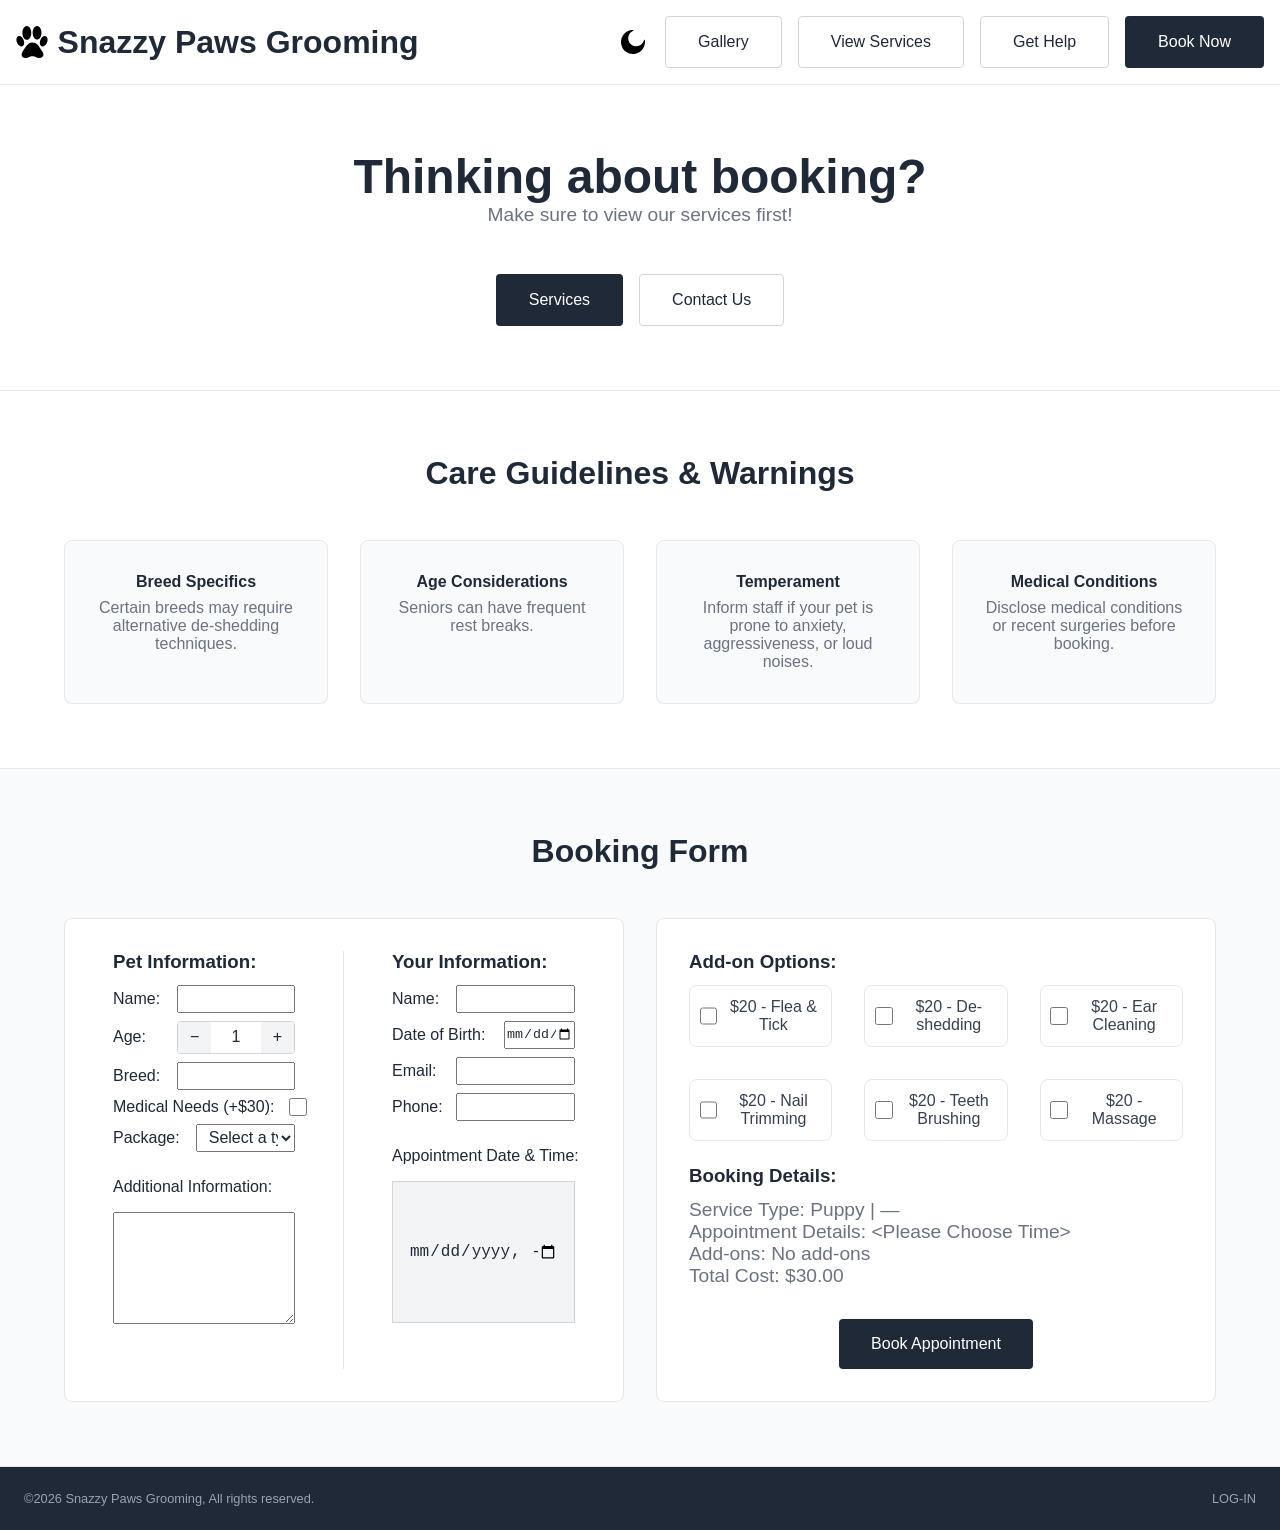
==== booking.html @ ee997c51 "Format html documents Consistent formatting should make it easier to work with." ====
<!DOCTYPE html>
<html lang="en">

<head>
    <meta charset="UTF-8">
    <meta name="viewport" content="width=device-width, initial-scale=1.0">
    <meta charset="UTF-8">

    <!-- Document Title + Icon -->
    <title>Document</title>
    <link rel="Icon" type="image/x-icon" href="/">

    <link rel="stylesheet" href="styles/main.css">
    <link rel="stylesheet" href="styles/booking.css">
</head>

<body>
    <!-- Navigation Bar -->
    <header>
        <!-- Icon + Title -->
        <h2 class="header-title">
            <a href="index.html" class="home-link">
                <img src="images/icons/paw.svg" alt="Snazzy Paws Logo" class="nav-icon">

                <span class="full-title">Snazzy Paws Grooming</span>
                <span class="short-title">Snazzy Paws</span>
            </a>
        </h2>

        <!-- Navigation Buttons -->
        <div class="button-group desktop-nav">
            <button id="theme-toggle" class="theme-toggle-btn">
                <img src="images/icons/moon.svg" alt="Toggle dark mode" class="theme-icon">
            </button>
            <a href="gallery.html" class="button">Gallery</a>
            <a href="services.html" class="button">View Services</a>
            <a href="contact.html" class="button">Get Help</a>
            <a href="booking.html" class="button dark">Book Now</a>
        </div>

        <!-- Mobile dropdown button -->
        <div class="mobile-nav">
            <button id="theme-toggle-mobile" class="theme-toggle-btn">
                <img src="images/icons/moon.svg" alt="Toggle dark mode" class="theme-icon">
            </button>

            <button id="mobile-menu-toggle">☰</button>
            <div id="mobile-menu" class="mobile-menu hidden">
                <a href="gallery.html" class="button">Gallery</a>
                <a href="services.html" class="button">View Services</a>
                <a href="contact.html" class="button">Get Help</a>
                <a href="booking.html" class="button dark">Book Now</a>
            </div>
        </div>
    </header>

    <!-- Core Page Content -->
    <main>
        <!-- Welcome Section (introduction and initial image) -->
        <section>
            <div class="section-inner center-hero">
                <h1 class="center-text">Thinking about booking?</h1>
                <p class="center-text header-margin">Make sure to view our services first!</P>

                <div class="button-group">
                    <a href="services.html" class="button dark">Services</a>
                    <a href="contact.html" class="button">Contact Us</a>
                </div>
            </div>
        </section>

        <!-- Care Guidelines & Warnings Section -->
        <section>
            <div class="section-inner">
                <h2 class="center-text header-margin">Care Guidelines & Warnings</h2>

                <!-- Grid of Cards-->
                <div class="card-grid">
                    <div class="service-card">
                        <h4 class="center-text">Breed Specifics</h4>
                        <p class="center-text">Certain breeds may require alternative de-shedding techniques.</p>
                    </div>

                    <div class="service-card">
                        <h4 class="center-text">Age Considerations</h4>
                        <p class="center-text">Seniors can have frequent rest breaks.</p>
                    </div>

                    <div class="service-card center-text">
                        <h4 class="center-text">Temperament</h4>
                        <p class="center-text">Inform staff if your pet is prone to anxiety,
                            aggressiveness, or loud noises.
                        </p>
                    </div>

                    <div class="service-card center-text">
                        <h4 class="center-text">Medical Conditions</h4>
                        <p class="center-text">Disclose medical conditions or recent surgeries before booking.</p>
                    </div>
                </div>
            </div>
        </section>

        <!-- Booking Form Section -->
        <section class="dark">
            <div class="section-inner">
                <h2 class="center-text header-margin">Booking Form</h2>

                <!-- Grid of Cards-->
                <form id="booking-form">
                    <div class="card-grid">
                        <div class="booking-card">
                            <div class="booking-group">
                                <h3 id="start" class="quarter-margin">Pet Information:</h3>

                                <div class="booking-field">
                                    <label for="dog-name">Name:</label>
                                    <input type="text" id="dog-name" name="dog-name" required minlength="2" />
                                </div>

                                <div class="booking-field">
                                    <label for="age">Age:</label>
                                    <div class="number-input">
                                        <button type="button" class="number-btn"
                                            onclick="this.parentNode.querySelector('input').stepDown(); updateSummary()">−</button>

                                        <input type="number" id="age" required min="1" max="40" value="1"
                                            onkeydown="return ['Backspace','Tab','ArrowLeft','ArrowRight'].includes(event.key) || /[0-9]/.test(event.key)" />

                                        <button type="button" class="number-btn"
                                            onclick="this.parentNode.querySelector('input').stepUp(); updateSummary()">+</button>
                                    </div>
                                </div>

                                <div class="booking-field">
                                    <label for="breed">Breed:</label>
                                    <input type="text" id="breed" name="breed" required minlength="2" />
                                </div>

                                <div class="booking-field">
                                    <label for="medical" class="label-wider">Medical Needs (+$30):</label>
                                    <input type="checkbox" id="medical" name="medical" />
                                </div>

                                <div class="booking-field">
                                    <label for="package-type" class="label-wide">Package:</label>
                                    <select id="package-type" name="package-type" required>
                                        <option value="" disabled selected>Select a type</option>
                                        <option value="haircut">Haircut - $25</option>
                                        <option value="spa">Spa - $30</option>
                                        <option value="brushing">Brushing - $20</option>
                                        <option value="full">Full - $50</option>
                                    </select>
                                </div>

                                <br>

                                <div class="booking-field stacked">
                                    <label for="extra">Additional Information:</label>
                                    <textarea id="extra" name="extra" maxlength="250"></textarea>
                                </div>
                            </div>

                            <div class="booking-group">
                                <h3 class="quarter-margin">Your Information:</h3>

                                <div class="booking-field">
                                    <label for="client-name">Name:</label>
                                    <input type="text" id="client-name" name="client-name" required minlength="2" />
                                </div>

                                <div class="booking-field">
                                    <label for="dob" class="label-wide">Date of Birth:</label>
                                    <input type="date" id="dob" required />
                                </div>

                                <div class="booking-field">
                                    <label for="email">Email:</label>
                                    <input type="text" id="email" name="email" required minlength="4" />
                                </div>

                                <div class="booking-field">
                                    <label for="phone">Phone:</label>
                                    <input type="text" id="phone" name="phone" required minlength="7"
                                        onkeydown="return ['Backspace','Tab','ArrowLeft','ArrowRight','+','Space'].includes(event.key) || /[0-9]/.test(event.key)" />
                                </div>

                                <br>

                                <div class="booking-field stacked">
                                    <label for="datetime">Appointment Date & Time:</label>
                                    <input type="datetime-local" id="datetime" class="appointment-date-input"
                                        required />
                                </div>
                            </div>
                        </div>

                        <div class="booking-card vertical">
                            <h3 id="addons" class="quarter-margin">Add-on Options:</h3>

                            <!-- Grid of Cards-->
                            <div class="card-grid minimal-grid half-margin">
                                <div class="service-card minimal addon-card"
                                    onclick="this.querySelector('.addon-checkbox').click()">
                                    <input type="checkbox" id="addon-flea" class="addon-checkbox"
                                        onclick="event.stopPropagation()" />
                                    <p>$20 - Flea & Tick</p>
                                </div>
                                <div class="service-card minimal addon-card"
                                    onclick="this.querySelector('.addon-checkbox').click()">
                                    <input type="checkbox" id="addon-deshed" class="addon-checkbox"
                                        onclick="event.stopPropagation()" />
                                    <p>$20 - De-shedding</p>
                                </div>
                                <div class="service-card minimal addon-card"
                                    onclick="this.querySelector('.addon-checkbox').click()">
                                    <input type="checkbox" id="addon-ear" class="addon-checkbox"
                                        onclick="event.stopPropagation()" />
                                    <p>$20 - Ear Cleaning</p>
                                </div>
                                <div class="service-card minimal addon-card"
                                    onclick="this.querySelector('.addon-checkbox').click()">
                                    <input type="checkbox" id="addon-nail" class="addon-checkbox"
                                        onclick="event.stopPropagation()" />
                                    <p>$20 - Nail Trimming</p>
                                </div>
                                <div class="service-card minimal addon-card"
                                    onclick="this.querySelector('.addon-checkbox').click()">
                                    <input type="checkbox" id="addon-teeth" class="addon-checkbox"
                                        onclick="event.stopPropagation()" />
                                    <p>$20 - Teeth Brushing</p>
                                </div>
                                <div class="service-card minimal addon-card"
                                    onclick="this.querySelector('.addon-checkbox').click()">
                                    <input type="checkbox" id="addon-massage" class="addon-checkbox"
                                        onclick="event.stopPropagation()" />
                                    <p>$20 - Massage</p>
                                </div>
                            </div>

                            <h3 class="quarter-margin">Booking Details:</h3>

                            <p class="quarter-margin mobile-margin">Service Type: <span id="summary-service">—</span>
                            </p>
                            <p class="quarter-margin mobile-margin">Appointment Details: <span
                                    id="summary-appointment">—</span></p>
                            <p class="quarter-margin mobile-margin">Add-ons: <span id="summary-addons">No add-ons</span>
                            </p>
                            <p class="half-margin">Total Cost: <span id="summary-cost">$0</span></p>

                            <button type="submit" class="button dark submit-btn">Book Appointment</button>
                        </div>
                    </div>
                </form>
            </div>
        </section>
    </main>

    <!-- Footer Bar -->
    <footer>
        <p>©2026 Snazzy Paws Grooming, All rights reserved.</p>
        <p>LOG-IN</p>
    </footer>


    <!-- Link JS -->
    <script src="js/main.js"></script>
    <script src="js/booking.js"></script>
</body>

</html>
---- styles/main.css ----
/* ---------------------- */
/*  ANCHOR - Variables    */
/* ---------------------- */
:root
{
    /* Backgrounds */
    --bg-primary:         #ffffff;
    --bg-secondary:       #f9fafb;
    --bg-dark:            #1f2937;
    --bg-gap:             #000000;
    --bg-input:           #f3f4f6;
    --bg-button-light:    #ffffff;
    --bg-button-hover:    #f7f4f4;
    --bg-icon-holder:     #f0f2f3;

    /* Placeholder (images not yet loaded) */
    --placeholder-bg:     #cccccc;
    --placeholder-border: #999999;

    /* Text */
    --text-primary:   #1f2937;
    --text-secondary: #6b7280;
    --text-muted:     #9ca3af;
    --text-credit:    #666666;
    --text-dark-bg:   #ffffff;
    --map-visited: #6b5ea8;

    /* Borders */
    --border:       #e5e7eb;
    --border-light: #d1d5db;

    /* Accent */
    --accent:       #374151;

    /* Status - Open */
    --status-open-bg:   #f0fdf4;
    --status-open-text: #15803d;

    /* Status - Closed */
    --status-closed-bg:   #fdf0f0;
    --status-closed-text: #961919;

    --icon-filter: none;
}

[data-theme="dark"]
{
    /* Backgrounds */
    --bg-primary:         #1e1f35;
    --bg-secondary:       #191a2e;
    --bg-dark:            #19192c;
    --bg-gap:             #0a0a14;
    --bg-input:           #252540;
    --bg-button-light:    #252540;
    --bg-button-hover:    #2e2f50;
    --bg-icon-holder:     #252540;

    /* Placeholder */
    --placeholder-bg:     #252540;
    --placeholder-border: #3a3c6e;

    /* Text */
    --text-primary:   #f0f0f5;
    --text-secondary: #b0b0c8;
    --text-muted:     #707088;
    --text-credit:    #707088;
    --text-dark-bg:   #f0f0f5;
    --link-visited: #9d8ec4;

    /* Borders */
    --border:       #2a2b45;
    --border-light: #3a3c6e;

    /* Accent */
    --accent: #d8d8f0;

    --icon-filter: invert(1) opacity(0.85);
}

[data-theme="dark"] .booking-field input,
[data-theme="dark"] .booking-field select,
[data-theme="dark"] .booking-field textarea
{
    background-color: var(--bg-input);
    border: 1px solid var(--border-light);
}

[data-theme="dark"] .appointment-date-input
{
    background-color: var(--bg-input);
}

[data-theme="dark"] a.button.dark
{
    border: 1px solid var(--border-light);
}

/* ---------------------- */
/*  ANCHOR - Reset        */
/* ---------------------- */
*
{
    box-sizing: border-box;
    margin: 0;
    padding: 0;
}

html, body
{
    height: 100%;
    font-family: Arial, sans-serif;
}

body
{
    display: flex;
    flex-direction: column;
    min-height: 100vh;
}


/* ---------------------- */
/*  ANCHOR - Text         */
/* ---------------------- */
h1
{
    font-size: 3rem;
    color: var(--text-primary);
}

h2
{
    font-size: 2rem;
    color: var(--text-primary);
}

h3, h4
{
    color: var(--text-primary);
}

p
{
    font-size: 1.2rem;
    color: var(--text-secondary);
}

.map-link
{
    text-decoration: none;
}

.map-link:visited
{
    color: var(--map-visited);
}


/* ---------------------- */
/*  ANCHOR - Header       */
/* ---------------------- */
header, footer
{
    padding: 1rem;
    flex-shrink: 0;

    display: flex;
    justify-content: space-between;
    align-items: center;
}

header
{
    background-color: var(--bg-primary);
    border-bottom: 1px solid var(--border);
}

footer
{
    padding: 1.5rem;
    background-color: var(--bg-dark);
}

footer p
{
    color: var(--text-muted);
    font-size: 0.8rem;
}

.home-link
{
    display: flex;
    align-items: center;
    gap: 0.6rem;

    text-decoration: none;
    color: inherit;
}

.short-title
{
    display: none;
}


/* ---------------------- */
/*  ANCHOR - Navigation   */
/* ---------------------- */
.desktop-nav
{
    display: flex;
    gap: 1rem;
}

.mobile-nav
{
    display: none;
    gap: 0.5rem;
    align-items: center;
}


/* ---------------------- */
/*  ANCHOR - Main         */
/* ---------------------- */
main
{
    flex: 1;
    display: flex;
    flex-direction: column;
    background-color: var(--bg-gap);
}

section
{
    padding: 4rem;
    background-color: var(--bg-primary);
    border-bottom: 1px solid var(--border);
}

section.dark
{
    background-color: var(--bg-secondary);
}

.section-inner
{
    max-width: 1500px;
    margin: 0 auto;
    width: 100%;
}

.center-hero
{
    display: flex;
    flex-direction: column;
    align-items: center;
    justify-content: center;
}

.center-hero h1
{
    margin-bottom: 0;
}

.center-hero .button-group
{
    justify-content: center;
    margin-top: 0;
}


/* ---------------------- */
/*  ANCHOR - Buttons      */
/* ---------------------- */
.theme-toggle-btn
{
    background: none;
    border: none;
    cursor: pointer;
    padding: 0.25rem;
    display: flex;
    align-items: center;
    justify-content: center;
}

.theme-icon
{
    width: 1.5rem;
    height: 1.5rem;
    filter: var(--icon-filter);
}

.submit-btn
{
    align-self: center;
    margin-top: 0.5rem;

    padding: 1rem 2rem;
    border-radius: 4px;
    cursor: pointer;
    font-size: 1rem;
    white-space: nowrap;

    background-color: var(--bg-dark);
    color: var(--text-dark-bg);
    border: none;
    text-decoration: none;
}

.button-group
{
    display: flex;
    gap: 1rem;
    margin-top: 1rem;
}

header .button-group
{
    margin-top: 0;
}

a.button
{
    padding: 1rem 2rem;
    border-radius: 4px;
    cursor: pointer;
    font-size: 1rem;
    white-space: nowrap;

    background-color: var(--bg-button-light);
    color: var(--text-primary);
    border: 1px solid var(--border-light);

    text-decoration: none;
}

a.button.dark
{
    background-color: var(--bg-dark);
    color: var(--text-dark-bg);
    border: none;
}

a.button:hover
{
    background-color: var(--bg-button-hover);
    opacity: 0.9;
}

a.button.dark
{
    background-color: var(--bg-dark);
    color: var(--text-dark-bg);
    border: 1px solid transparent;
}


/* ---------------------- */
/*  ANCHOR - Layout       */
/* ---------------------- */
.split
{
    display: flex;
    gap: 1rem;
    flex-wrap: wrap;
}

.split > .card
{
    flex: 1 1 400px;
    max-width: 100%;
}

.split .image-card .placeholder-image
{
    width: 100%;
    height: auto;
}

.card-grid
{
    display: grid;
    grid-template-columns: repeat(auto-fit, minmax(250px, 1fr));
    gap: 2rem;
}

.card-grid.minimal-grid
{
    grid-template-columns: repeat(3, 1fr);
    gap: 2rem;
}

.center-text
{
    text-align: center;
}

.header-margin
{
    margin-bottom: 3rem;
}

.half-margin
{
    margin-bottom: 1.5rem;
}

.quarter-margin
{
    margin-bottom: 0.75rem;
}

.bullet-item
{
    display: flex;
    align-items: center;
    justify-content: center;
    gap: 0.5rem;
}

.card-bullet
{
    width: 0.7rem;
    height: 0.7rem;
    border-radius: 50%;
    background-color: var(--accent);
    flex-shrink: 0;
}


/* ---------------------- */
/*  ANCHOR - Cards        */
/* ---------------------- */
.card
{
    flex: 1;
    max-width: 50%;
    padding: 2rem;
    display: flex;
    flex-direction: column;
    gap: 1rem;
}

.card p
{
    max-width: 500px;
}

.card.image-card
{
    display: flex;
    flex-direction: column;
    align-items: flex-start;
    gap: 0.5rem;
}

.service-card
{
    background-color: var(--bg-secondary);
    border: 1px solid var(--border);
    padding: 2rem;
    border-radius: 8px;
    display: flex;
    flex-direction: column;
}

.service-card.clickable
{
    position: relative;
    cursor: pointer;
}

section.dark .service-card
{
    background-color: var(--bg-primary);
}

.service-card h4
{
    margin: 0 0 0.5rem 0;
    font-weight: 600;
}

.service-card p
{
    font-size: 1rem;
}

.service-card ul
{
    list-style-position: outside;
    padding-left: 1rem;
    color: var(--text-secondary);
}

.service-card li
{
    margin-bottom: 0.3rem;
}

.service-card li::marker
{
    color: var(--text-secondary);
    font-size: 0.7em;
}

.service-card .placeholder-image
{
    width: 100%;
    margin-bottom: 0.5rem;
}

.addon-card
{
    padding: 0.75rem 0.6rem;
    cursor: pointer;
    flex-direction: row;
    align-items: center;
    gap: 0.5rem;
}

.addon-checkbox
{
    width: 1.1rem;
    height: 1.1rem;
    flex-shrink: 0;
    cursor: pointer;
    accent-color: var(--bg-dark);
}

.addon-card label
{
    cursor: pointer;
    font-size: 1rem;
    color: var(--accent);
}

.card-grid .service-card.minimal
{
    grid-column: span 1;
    width: auto;
    text-align: center;
}

.card-grid .service-card.minimal p
{
    color: var(--accent);
}

.card-click-hint
{
    display: none;
}

.service-card.clickable .card-click-hint
{
    display: block;
    position: absolute;
    top: 0;
    right: 0.75rem;
    font-size: 1.5rem;
    color: var(--text-muted);
}

.click-hint
{
    font-size: 0.85rem;
    color: var(--text-muted);
    margin-top: 0.5rem;
}


/* ---------------------- */
/*  ANCHOR - Images       */
/* ---------------------- */
.nav-icon
{
    width: 2rem;
    height: 2rem;
    display: block;
    filter: var(--icon-filter);
}

.placeholder-image
{
    width: 80%;
    max-width: 1920px;
    aspect-ratio: 16 / 9;
    background-color: var(--placeholder-bg);
    border: 1px dashed var(--placeholder-border);
}

img.placeholder-image
{
    width: 100%;
    max-width: 1920px;
    aspect-ratio: unset;
    border: none;
    height: auto;
    display: block;
}

.image-credit
{
    font-size: 0.8rem;
    color: var(--text-credit);
    margin-top: 0;
}

.icon-circle
{
    width: 5rem;
    height: 5rem;
    margin: 0 auto 1rem auto;

    border: 1px solid var(--placeholder-bg);
    border-radius: 50%;

    display: flex;
    align-items: center;
    justify-content: center;

    overflow: hidden;
}

.icon-circle img
{
    width: 60%;
    height: 60%;
    object-fit: contain;
    transform: translateY(0.1rem);
}


/* ---------------------- */
/*  ANCHOR - Status       */
/* ---------------------- */
.status-container
{
    display: flex;
    align-items: center;
    gap: 0.75rem;
    margin-bottom: 1rem;
}

.status-bullet
{
    width: 0.7rem;
    height: 0.7rem;
    border-radius: 50%;
    background-color: var(--status-open-text);
}

.status-card
{
    width: fit-content;
    border-radius: 12px;
    font-size: 0.9rem;
    font-weight: 600;
    padding: 0.5rem;
}

.status-card.open
{
    background-color: var(--status-open-bg);
    color: var(--status-open-text);
}

.status-card.closed
{
    background-color: var(--status-closed-bg);
    color: var(--status-closed-text);
}


/* ---------------------- */
/*  ANCHOR - Hours        */
/* ---------------------- */
.hours-list
{
    display: flex;
    flex-direction: column;
    gap: 0.5rem;
}

.hours-row
{
    display: flex;
    justify-content: space-between;
    align-items: center;
    padding: 0.5rem 0;
    border-bottom: 1px solid var(--border-light);
    font-size: 1rem;
    color: var(--text-primary);
}

.hours-row:last-child
{
    border-bottom: none;
}

.hours-row .day,
.hours-row .time
{
    flex-shrink: 0;
}


/* ---------------------- */
/*  ANCHOR - Contact      */
/* ---------------------- */
.contact-card
{
    display: flex;
    align-items: center;
    gap: 0.75rem;
    padding: 0.75rem 0;
    border-bottom: 1px solid var(--border);
}

.contact-card:last-of-type
{
    border-bottom: none;
    margin-bottom: 1rem;
}

.contact-card-icon-holder
{
    display: flex;
    align-items: center;
    justify-content: center;

    width: 2.5rem;
    height: 2.5rem;

    background-color: var(--bg-icon-holder);
    border-radius: 8px;
}

.contact-card-icon
{
    width: 1.25rem;
    height: 1.25rem;
    flex-shrink: 0;
    margin-top: 0.1rem;
    filter: var(--icon-filter);
}

.contact-card-text
{
    display: flex;
    flex-direction: column;
    gap: 0.2rem;
}

.contact-card-title
{
    font-weight: 600;
    font-size: 1rem;
    color: var(--text-primary);
}

.contact-card-detail
{
    font-size: 0.95rem;
    color: var(--text-secondary);
}


/* ---------------------- */
/*  ANCHOR - External Link*/
/* ---------------------- */
.external-link-icon
{
    display: inline-block;
    width: 0.85em;
    height: 0.85em;
    margin-left: 0.3em;
    vertical-align: middle;
    position: relative;
    top: -0.05em;

    text-decoration: none;
}


/* ---------------------- */
/*  ANCHOR - Embedded Map */
/* ---------------------- */
.embedded-map
{
    width: 100%;
    height: 30rem;
    border-radius: 8px;
    border: 1px solid var(--border);
    overflow: hidden;
    margin-top: 1rem;
    background-color: var(--border);
}

.embedded-map iframe
{
    width: 100%;
    height: 100%;
    border: none;
    display: block;
}


/* ---------------------- */
/*  ANCHOR - Booking      */
/* ---------------------- */
.booking-card
{
    background-color: var(--bg-primary);
    border: 1px solid var(--border);
    padding: 2rem 0 2rem 0;
    border-radius: 8px;
    display: flex;
    flex-direction: row;
}

.booking-card.vertical
{
    flex-direction: column;
    padding: 2rem;
}

.booking-group
{
    width: 50%;
    border-right: 1px solid var(--border);

    padding-left: 3rem;
    padding-right: 3rem;
}

.booking-group:last-child
{
    border: none;
}

.booking-field
{
    display: flex;
    align-items: center;

    gap: 1rem;
    margin-bottom: 0.5rem;
}

.booking-field label
{
    white-space: nowrap;
    width: 3rem;
    color: var(--text-primary);
}

.booking-field input,
.booking-field select,
.booking-field textarea
{
    color: var(--text-primary);
}

.booking-field input
{
    flex: 1;
    height: 1.75rem;
    width: 100%;
    min-width: 0;
}

.booking-field select
{
    height: 1.75rem;
    width: 100%;

    padding-left: 0.5rem;
    font-size: 1rem;
}

.booking-field.stacked
{
    flex-direction: column;
    align-items: flex-start;
}

.booking-field.stacked label
{
    width: auto;
    max-width: 100%;
}

.booking-field.stacked input
{
    width: 100%;
    height: 10rem;
}

.booking-field.stacked textarea
{
    width: 100%;
    height: 7rem;
    resize: vertical;
}

.booking-field label.label-wide
{
    width: 6rem;
}

.booking-field label.label-wider
{
    width: 10rem;
}

.booking-field input[type="checkbox"]
{
    flex: none;
    width: 1.1rem;
    height: 1.1rem;
    accent-color: var(--bg-dark);
    cursor: pointer;
}

.number-input
{
    display: flex;
    align-items: center;
    border: 1px solid var(--border-light);
    border-radius: 4px;
    overflow: hidden;
    flex: 1;
    min-width: 0;
}

.number-input input
{
    flex: 1;
    min-width: 0;
    text-align: center;
    border: none;
    outline: none;
    font-size: 1rem;
    padding: 0.4rem 0;
    -moz-appearance: textfield;
    width: 0;
}

.number-input input::-webkit-outer-spin-button,
.number-input input::-webkit-inner-spin-button
{
    -webkit-appearance: none;
}

.number-btn
{
    padding: 0.4rem 0.75rem;
    background: var(--bg-input);
    border: none;
    border-radius: 0;
    cursor: pointer;
    font-size: 1rem;
    color: var(--text-primary);
}

.number-btn:hover
{
    background: var(--border);
}

.appointment-date-input
{
    min-height: 8.9rem;
    min-width: 100%;
    max-width: 100%;

    padding: 0 1rem;
    border: 1px solid var(--border-light);
    border-radius: 0px;
    font-size: 1rem;
    color: var(--text-primary);
    background-color: var(--bg-input);
}


/* ---------------------- */
/*  ANCHOR - Scroll Top   */
/* ---------------------- */
.scroll-top-wrapper
{
    position: sticky;
    bottom: 0;
    height: 0;
    display: flex;
    align-items: flex-end;
    pointer-events: none;
}

.scroll-top-btn
{
    display: none;
    pointer-events: all;

    margin-right: 2rem;
    margin-left: auto;
    margin-bottom: 2rem;

    width: 3rem;
    height: 3rem;
    border-radius: 50%;
    border: none;

    background-color: var(--bg-dark);
    color: var(--text-dark-bg);
    font-size: 1.2rem;
    cursor: pointer;

    box-shadow: 0 2px 8px rgba(0,0,0,0.2);
}


/* ---------------------- */
/*  ANCHOR - Mobile       */
/* ---------------------- */
@media (max-width: 768px)
{
    .scroll-top-btn.visible
    {
        display: flex;
        align-items: center;
        justify-content: center;
    }

    .header-title
    {
        font-size: 1.5rem;
    }

    .full-title
    {
        display: none;
    }

    .short-title
    {
        display: inline;
        font-weight: bold;
    }

    .desktop-nav
    {
        display: none !important;
    }

    .mobile-nav
    {
        display: flex;
    }

    .mobile-menu
    {
        position: absolute;
        top: 4rem;
        right: 0;
        background: var(--bg-primary);
        border: 1px solid var(--border-light);
        border-radius: 8px;
        flex-direction: column;
        display: flex;
        min-width: 150px;
        z-index: 100;
        overflow: hidden;
    }

    .mobile-menu.hidden
    {
        display: none;
    }

    .mobile-menu a
    {
        height: fit-content;
        border: none;
        border-radius: 0;
        border-bottom: 1px solid var(--border-light);
        font-size: 1rem;
    }

    .mobile-menu a:last-child
    {
        border-bottom: none;
    }

    #mobile-menu-toggle
    {
        background: none;
        border: none;
        font-size: 1.5rem;
        cursor: pointer;
        color: var(--text-primary);
    }

    h1, h2, h3, p, .image-credit
    {
        text-align: center;
    }

    h1
    {
        font-size: 2rem;
    }

    .center-text-mobile
    {
        text-align: center;
    }

    footer
    {
        flex-direction: column;
        gap: 0.5rem;
    }

    section
    {
        padding: 2rem;
    }

    .split > .card
    {
        padding: 0.5rem;
    }

    .status-container
    {
        align-self: center;
    }

    .button-group
    {
        flex-wrap: wrap;
        justify-content: center;
    }

    .card-grid.minimal-grid
    {
        grid-template-columns: 1fr;
    }

    .booking-card
    {
        flex-direction: column;
    }

    .booking-group
    {
        width: 100%;
        border-right: none;
        border-bottom: 1px solid var(--border);
        padding: 1.5rem;
    }

    .booking-group:first-child
    {
        padding-top: 0;
    }

    .booking-group:last-child
    {
        border-bottom: none;
        padding-bottom: 0;
    }

    .appointment-date-input
    {
        min-height: 6.9rem;
    }
}


/* ---------------------- */
/*  ANCHOR - Desktop      */
/* ---------------------- */
@media (min-width: 769px)
{
    .mobile-margin
    {
        margin-bottom: 0 !important;
    }
}
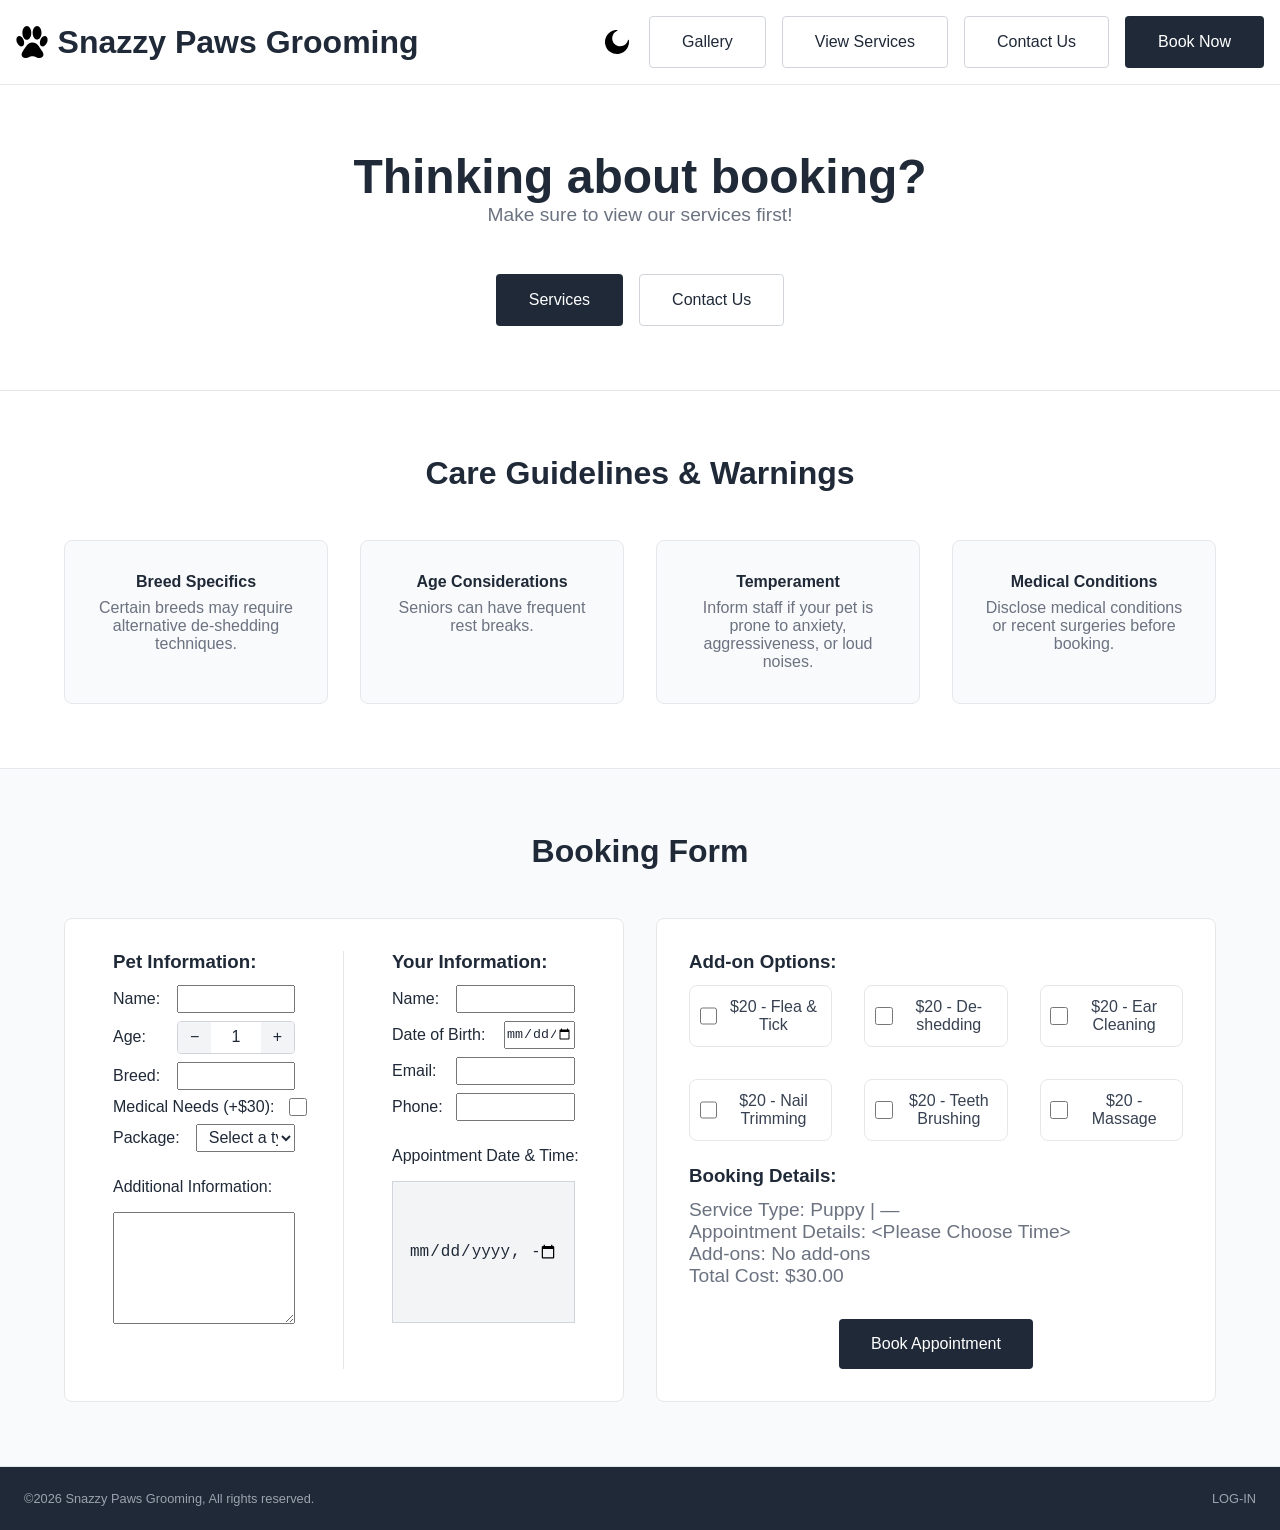
==== commit 89dc81dc: "Changed contact button name It was "Get Help". This was functional but ambiguous (i.e. technical hel" ====
--- a/booking.html
+++ b/booking.html
@@ -7,7 +7,7 @@
     <meta charset="UTF-8">
 
     <!-- Document Title + Icon -->
-    <title>Document</title>
+    <title>Booking</title>
     <link rel="Icon" type="image/x-icon" href="/">
 
     <link rel="stylesheet" href="styles/main.css">
@@ -34,7 +34,7 @@
             </button>
             <a href="gallery.html" class="button">Gallery</a>
             <a href="services.html" class="button">View Services</a>
-            <a href="contact.html" class="button">Get Help</a>
+            <a href="contact.html" class="button">Contact Us</a>
             <a href="booking.html" class="button dark">Book Now</a>
         </div>
 
@@ -48,7 +48,7 @@
             <div id="mobile-menu" class="mobile-menu hidden">
                 <a href="gallery.html" class="button">Gallery</a>
                 <a href="services.html" class="button">View Services</a>
-                <a href="contact.html" class="button">Get Help</a>
+                <a href="contact.html" class="button">Contact Us</a>
                 <a href="booking.html" class="button dark">Book Now</a>
             </div>
         </div>
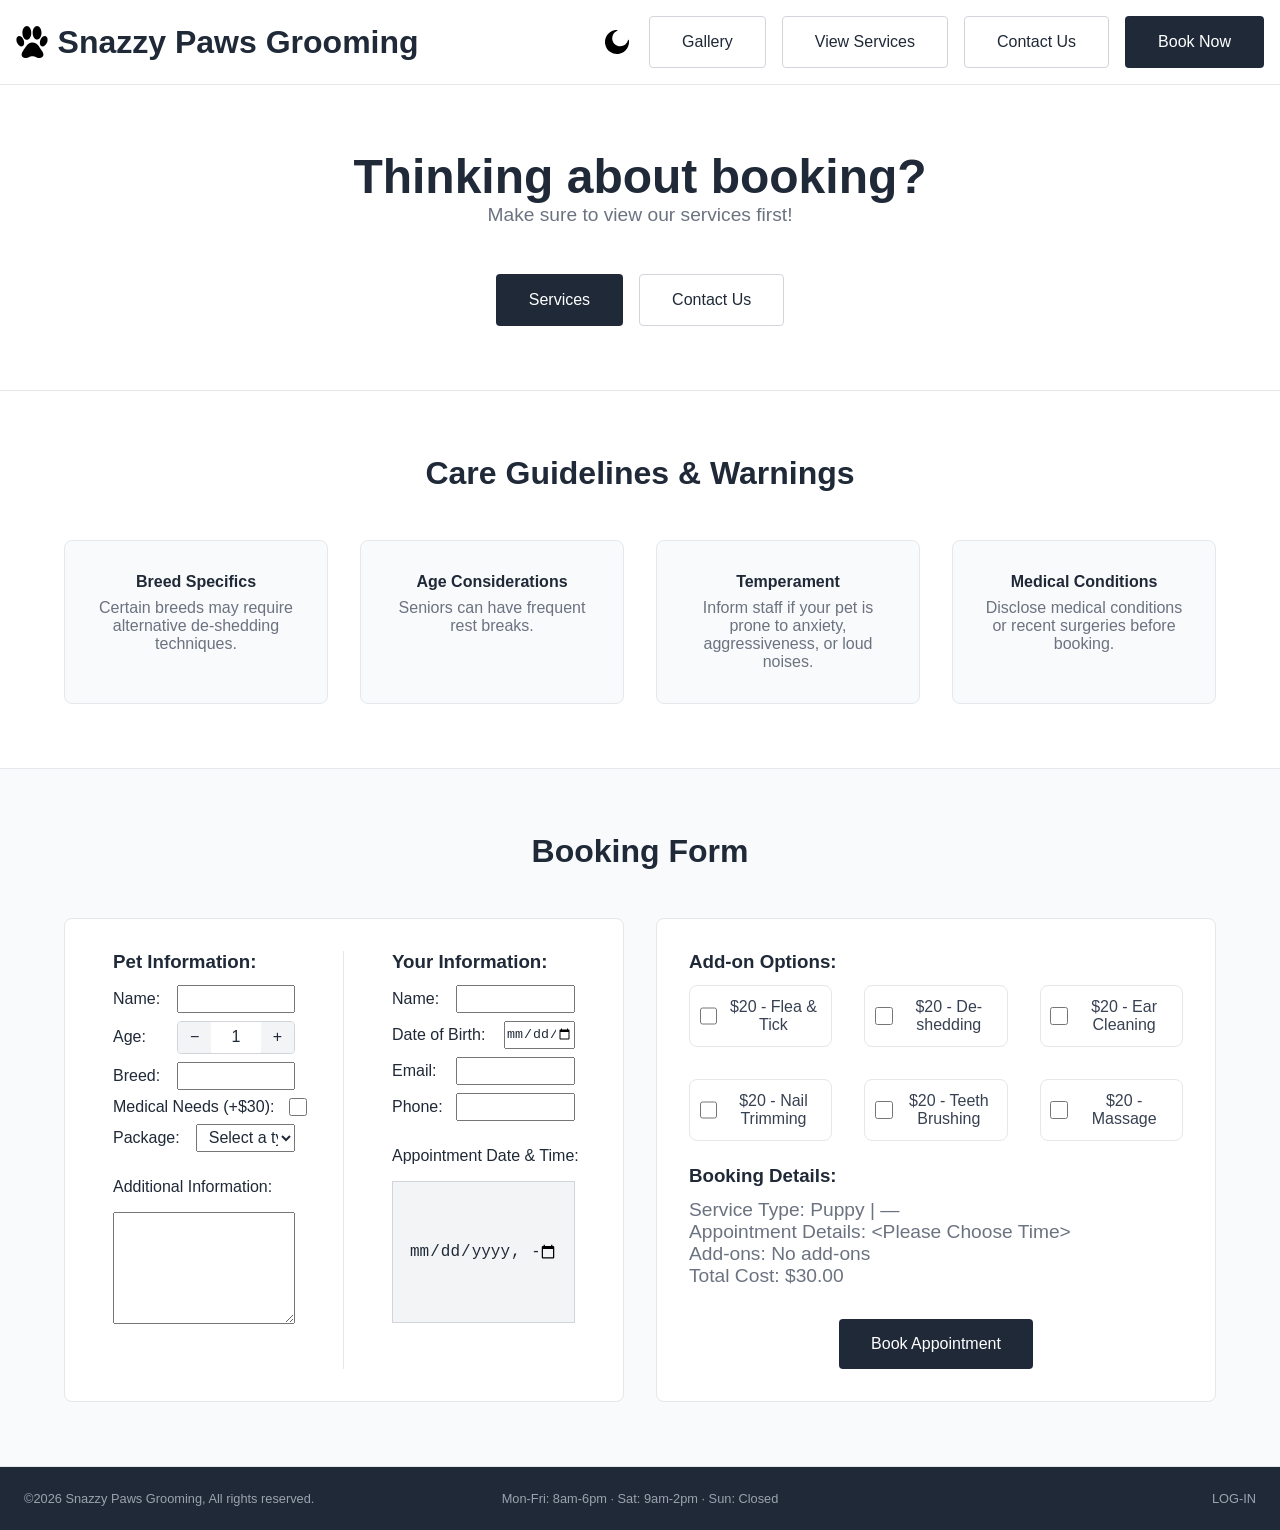
==== commit 4320cdce: "Copy footer salon hours to all pages" ====
--- a/booking.html
+++ b/booking.html
@@ -8,7 +8,7 @@
 
     <!-- Document Title + Icon -->
     <title>Booking</title>
-    <link rel="Icon" type="image/x-icon" href="/">
+    <link rel="Icon" type="image/x-icon" href="images/icons/young_dog.svg">
 
     <link rel="stylesheet" href="styles/main.css">
     <link rel="stylesheet" href="styles/booking.css">
@@ -259,6 +259,7 @@
     <!-- Footer Bar -->
     <footer>
         <p>©2026 Snazzy Paws Grooming, All rights reserved.</p>
+        <p>Mon-Fri: 8am-6pm · Sat: 9am-2pm · Sun: Closed</p>
         <p>LOG-IN</p>
     </footer>
 
--- a/styles/main.css
+++ b/styles/main.css
@@ -177,6 +177,7 @@
 
 footer
 {
+    position: relative;
     padding: 1.5rem;
     background-color: var(--bg-dark);
 }
@@ -1019,6 +1020,48 @@
     cursor: pointer;
 
     box-shadow: 0 2px 8px rgba(0,0,0,0.2);
+}
+
+
+/* ---------------------- */
+/*  ANCHOR - Table        */
+/* ---------------------- */
+.pricing-table
+{
+    width: 100%;
+    border-collapse: collapse;
+    font-size: 1rem;
+    color: var(--text-primary);
+}
+
+.pricing-table th,
+.pricing-table td
+{
+    padding: 0.75rem 1rem;
+    text-align: left;
+    border: 1px solid var(--border);
+}
+
+.pricing-table thead tr
+{
+    background-color: var(--bg-dark);
+    color: var(--text-dark-bg);
+}
+
+.pricing-table thead th
+{
+    color: var(--text-dark-bg);
+    font-weight: 600;
+}
+
+.pricing-table tbody tr:nth-child(even)
+{
+    background-color: var(--bg-secondary);
+}
+
+.pricing-table tbody tr:hover
+{
+    background-color: var(--bg-button-hover);
 }
 
 
@@ -1178,6 +1221,54 @@
     {
         min-height: 6.9rem;
     }
+
+        .pricing-table thead
+    {
+        display: none;
+    }
+
+    .pricing-table tr
+    {
+        display: block;
+        margin-bottom: 1rem;
+        border: 1px solid var(--border);
+        border-radius: 8px;
+        overflow: hidden;
+    }
+
+    .pricing-table td
+    {
+        display: flex;
+        justify-content: space-between;
+        border: none;
+        border-bottom: 1px solid var(--border);
+        font-size: 0.95rem;
+    }
+
+    .pricing-table td:last-child
+    {
+        border-bottom: none;
+    }
+
+    .pricing-table td[rowspan]
+    {
+        display: none;
+    }
+
+    .pricing-table td:first-child,
+    .pricing-table tr.rowspan-row td:first-child,
+    .pricing-table td.row-title
+    {
+        background-color: var(--bg-dark);
+        color: var(--text-dark-bg);
+        font-weight: 600;
+    }
+
+    [data-theme="dark"] .pricing-table tr:nth-child(even) td:first-child,
+    [data-theme="dark"] .pricing-table td.row-title
+    {
+        background-color: var(--bg-gap);
+    }
 }
 
 
@@ -1190,4 +1281,11 @@
     {
         margin-bottom: 0 !important;
     }
+
+    footer p:nth-child(2)
+    {
+        position: absolute;
+        left: 50%;
+        transform: translateX(-50%);
+    }
 }
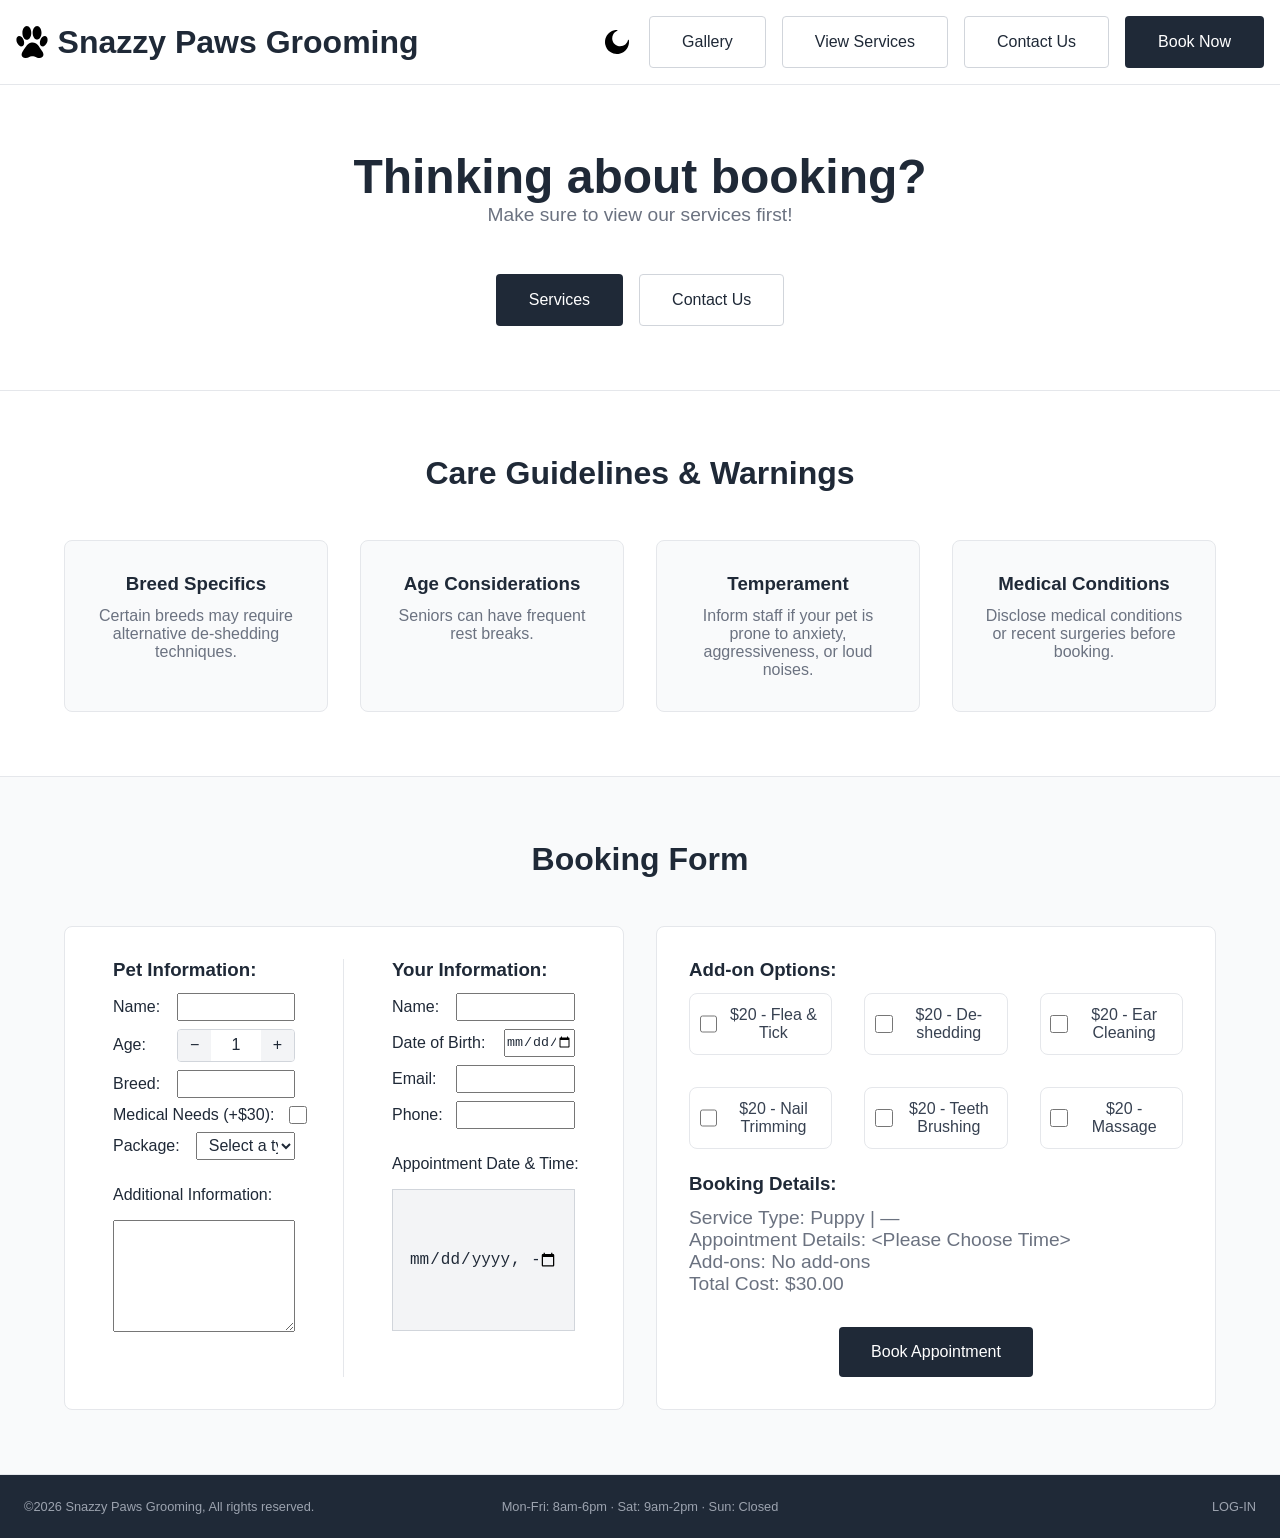
==== commit 214543ad: "Adjust and clean booking page" ====
--- a/booking.html
+++ b/booking.html
@@ -4,14 +4,12 @@
 <head>
     <meta charset="UTF-8">
     <meta name="viewport" content="width=device-width, initial-scale=1.0">
-    <meta charset="UTF-8">
 
     <!-- Document Title + Icon -->
     <title>Booking</title>
     <link rel="Icon" type="image/x-icon" href="images/icons/young_dog.svg">
 
     <link rel="stylesheet" href="styles/main.css">
-    <link rel="stylesheet" href="styles/booking.css">
 </head>
 
 <body>
@@ -77,24 +75,24 @@
                 <!-- Grid of Cards-->
                 <div class="card-grid">
                     <div class="service-card">
-                        <h4 class="center-text">Breed Specifics</h4>
+                        <h3 class="center-text quarter-margin">Breed Specifics</h3>
                         <p class="center-text">Certain breeds may require alternative de-shedding techniques.</p>
                     </div>
 
                     <div class="service-card">
-                        <h4 class="center-text">Age Considerations</h4>
+                        <h3 class="center-text quarter-margin">Age Considerations</h3>
                         <p class="center-text">Seniors can have frequent rest breaks.</p>
                     </div>
 
                     <div class="service-card center-text">
-                        <h4 class="center-text">Temperament</h4>
+                        <h3 class="center-text quarter-margin">Temperament</h3>
                         <p class="center-text">Inform staff if your pet is prone to anxiety,
                             aggressiveness, or loud noises.
                         </p>
                     </div>
 
                     <div class="service-card center-text">
-                        <h4 class="center-text">Medical Conditions</h4>
+                        <h3 class="center-text quarter-margin">Medical Conditions</h3>
                         <p class="center-text">Disclose medical conditions or recent surgeries before booking.</p>
                     </div>
                 </div>
@@ -115,7 +113,7 @@
 
                                 <div class="booking-field">
                                     <label for="dog-name">Name:</label>
-                                    <input type="text" id="dog-name" name="dog-name" required minlength="2" />
+                                    <input type="text" id="dog-name" name="dog-name" required minlength="2">
                                 </div>
 
                                 <div class="booking-field">
@@ -125,7 +123,7 @@
                                             onclick="this.parentNode.querySelector('input').stepDown(); updateSummary()">−</button>
 
                                         <input type="number" id="age" required min="1" max="40" value="1"
-                                            onkeydown="return ['Backspace','Tab','ArrowLeft','ArrowRight'].includes(event.key) || /[0-9]/.test(event.key)" />
+                                            onkeydown="return ['Backspace','Tab','ArrowLeft','ArrowRight'].includes(event.key) || /[0-9]/.test(event.key)">
 
                                         <button type="button" class="number-btn"
                                             onclick="this.parentNode.querySelector('input').stepUp(); updateSummary()">+</button>
@@ -134,12 +132,12 @@
 
                                 <div class="booking-field">
                                     <label for="breed">Breed:</label>
-                                    <input type="text" id="breed" name="breed" required minlength="2" />
+                                    <input type="text" id="breed" name="breed" required minlength="2">
                                 </div>
 
                                 <div class="booking-field">
                                     <label for="medical" class="label-wider">Medical Needs (+$30):</label>
-                                    <input type="checkbox" id="medical" name="medical" />
+                                    <input type="checkbox" id="medical" name="medical">
                                 </div>
 
                                 <div class="booking-field">
@@ -166,23 +164,23 @@
 
                                 <div class="booking-field">
                                     <label for="client-name">Name:</label>
-                                    <input type="text" id="client-name" name="client-name" required minlength="2" />
+                                    <input type="text" id="client-name" name="client-name" required minlength="2">
                                 </div>
 
                                 <div class="booking-field">
                                     <label for="dob" class="label-wide">Date of Birth:</label>
-                                    <input type="date" id="dob" required />
+                                    <input type="date" id="dob" required>
                                 </div>
 
                                 <div class="booking-field">
                                     <label for="email">Email:</label>
-                                    <input type="text" id="email" name="email" required minlength="4" />
+                                    <input type="text" id="email" name="email" required minlength="4">
                                 </div>
 
                                 <div class="booking-field">
                                     <label for="phone">Phone:</label>
                                     <input type="text" id="phone" name="phone" required minlength="7"
-                                        onkeydown="return ['Backspace','Tab','ArrowLeft','ArrowRight','+','Space'].includes(event.key) || /[0-9]/.test(event.key)" />
+                                        onkeydown="return ['Backspace','Tab','ArrowLeft','ArrowRight','+','Space'].includes(event.key) || /[0-9]/.test(event.key)">
                                 </div>
 
                                 <br>
@@ -190,7 +188,7 @@
                                 <div class="booking-field stacked">
                                     <label for="datetime">Appointment Date & Time:</label>
                                     <input type="datetime-local" id="datetime" class="appointment-date-input"
-                                        required />
+                                        required>
                                 </div>
                             </div>
                         </div>
@@ -203,37 +201,37 @@
                                 <div class="service-card minimal addon-card"
                                     onclick="this.querySelector('.addon-checkbox').click()">
                                     <input type="checkbox" id="addon-flea" class="addon-checkbox"
-                                        onclick="event.stopPropagation()" />
+                                        onclick="event.stopPropagation()">
                                     <p>$20 - Flea & Tick</p>
                                 </div>
                                 <div class="service-card minimal addon-card"
                                     onclick="this.querySelector('.addon-checkbox').click()">
                                     <input type="checkbox" id="addon-deshed" class="addon-checkbox"
-                                        onclick="event.stopPropagation()" />
+                                        onclick="event.stopPropagation()">
                                     <p>$20 - De-shedding</p>
                                 </div>
                                 <div class="service-card minimal addon-card"
                                     onclick="this.querySelector('.addon-checkbox').click()">
                                     <input type="checkbox" id="addon-ear" class="addon-checkbox"
-                                        onclick="event.stopPropagation()" />
+                                        onclick="event.stopPropagation()">
                                     <p>$20 - Ear Cleaning</p>
                                 </div>
                                 <div class="service-card minimal addon-card"
                                     onclick="this.querySelector('.addon-checkbox').click()">
                                     <input type="checkbox" id="addon-nail" class="addon-checkbox"
-                                        onclick="event.stopPropagation()" />
+                                        onclick="event.stopPropagation()">
                                     <p>$20 - Nail Trimming</p>
                                 </div>
                                 <div class="service-card minimal addon-card"
                                     onclick="this.querySelector('.addon-checkbox').click()">
                                     <input type="checkbox" id="addon-teeth" class="addon-checkbox"
-                                        onclick="event.stopPropagation()" />
+                                        onclick="event.stopPropagation()">
                                     <p>$20 - Teeth Brushing</p>
                                 </div>
                                 <div class="service-card minimal addon-card"
                                     onclick="this.querySelector('.addon-checkbox').click()">
                                     <input type="checkbox" id="addon-massage" class="addon-checkbox"
-                                        onclick="event.stopPropagation()" />
+                                        onclick="event.stopPropagation()">
                                     <p>$20 - Massage</p>
                                 </div>
                             </div>
--- a/styles/main.css
+++ b/styles/main.css
@@ -1,1291 +1 @@
-/* ---------------------- */
-/*  ANCHOR - Variables    */
-/* ---------------------- */
-:root
-{
-    /* Backgrounds */
-    --bg-primary:         #ffffff;
-    --bg-secondary:       #f9fafb;
-    --bg-dark:            #1f2937;
-    --bg-gap:             #000000;
-    --bg-input:           #f3f4f6;
-    --bg-button-light:    #ffffff;
-    --bg-button-hover:    #f7f4f4;
-    --bg-icon-holder:     #f0f2f3;
-
-    /* Placeholder (images not yet loaded) */
-    --placeholder-bg:     #cccccc;
-    --placeholder-border: #999999;
-
-    /* Text */
-    --text-primary:   #1f2937;
-    --text-secondary: #6b7280;
-    --text-muted:     #9ca3af;
-    --text-credit:    #666666;
-    --text-dark-bg:   #ffffff;
-    --map-visited: #6b5ea8;
-
-    /* Borders */
-    --border:       #e5e7eb;
-    --border-light: #d1d5db;
-
-    /* Accent */
-    --accent:       #374151;
-
-    /* Status - Open */
-    --status-open-bg:   #f0fdf4;
-    --status-open-text: #15803d;
-
-    /* Status - Closed */
-    --status-closed-bg:   #fdf0f0;
-    --status-closed-text: #961919;
-
-    --icon-filter: none;
-}
-
-[data-theme="dark"]
-{
-    /* Backgrounds */
-    --bg-primary:         #1e1f35;
-    --bg-secondary:       #191a2e;
-    --bg-dark:            #19192c;
-    --bg-gap:             #0a0a14;
-    --bg-input:           #252540;
-    --bg-button-light:    #252540;
-    --bg-button-hover:    #2e2f50;
-    --bg-icon-holder:     #252540;
-
-    /* Placeholder */
-    --placeholder-bg:     #252540;
-    --placeholder-border: #3a3c6e;
-
-    /* Text */
-    --text-primary:   #f0f0f5;
-    --text-secondary: #b0b0c8;
-    --text-muted:     #707088;
-    --text-credit:    #707088;
-    --text-dark-bg:   #f0f0f5;
-    --link-visited: #9d8ec4;
-
-    /* Borders */
-    --border:       #2a2b45;
-    --border-light: #3a3c6e;
-
-    /* Accent */
-    --accent: #d8d8f0;
-
-    --icon-filter: invert(1) opacity(0.85);
-}
-
-[data-theme="dark"] .booking-field input,
-[data-theme="dark"] .booking-field select,
-[data-theme="dark"] .booking-field textarea
-{
-    background-color: var(--bg-input);
-    border: 1px solid var(--border-light);
-}
-
-[data-theme="dark"] .appointment-date-input
-{
-    background-color: var(--bg-input);
-}
-
-[data-theme="dark"] a.button.dark
-{
-    border: 1px solid var(--border-light);
-}
-
-/* ---------------------- */
-/*  ANCHOR - Reset        */
-/* ---------------------- */
-*
-{
-    box-sizing: border-box;
-    margin: 0;
-    padding: 0;
-}
-
-html, body
-{
-    height: 100%;
-    font-family: Arial, sans-serif;
-}
-
-body
-{
-    display: flex;
-    flex-direction: column;
-    min-height: 100vh;
-}
-
-
-/* ---------------------- */
-/*  ANCHOR - Text         */
-/* ---------------------- */
-h1
-{
-    font-size: 3rem;
-    color: var(--text-primary);
-}
-
-h2
-{
-    font-size: 2rem;
-    color: var(--text-primary);
-}
-
-h3, h4
-{
-    color: var(--text-primary);
-}
-
-p
-{
-    font-size: 1.2rem;
-    color: var(--text-secondary);
-}
-
-.map-link
-{
-    text-decoration: none;
-}
-
-.map-link:visited
-{
-    color: var(--map-visited);
-}
-
-
-/* ---------------------- */
-/*  ANCHOR - Header       */
-/* ---------------------- */
-header, footer
-{
-    padding: 1rem;
-    flex-shrink: 0;
-
-    display: flex;
-    justify-content: space-between;
-    align-items: center;
-}
-
-header
-{
-    background-color: var(--bg-primary);
-    border-bottom: 1px solid var(--border);
-}
-
-footer
-{
-    position: relative;
-    padding: 1.5rem;
-    background-color: var(--bg-dark);
-}
-
-footer p
-{
-    color: var(--text-muted);
-    font-size: 0.8rem;
-}
-
-.home-link
-{
-    display: flex;
-    align-items: center;
-    gap: 0.6rem;
-
-    text-decoration: none;
-    color: inherit;
-}
-
-.short-title
-{
-    display: none;
-}
-
-
-/* ---------------------- */
-/*  ANCHOR - Navigation   */
-/* ---------------------- */
-.desktop-nav
-{
-    display: flex;
-    gap: 1rem;
-}
-
-.mobile-nav
-{
-    display: none;
-    gap: 0.5rem;
-    align-items: center;
-}
-
-
-/* ---------------------- */
-/*  ANCHOR - Main         */
-/* ---------------------- */
-main
-{
-    flex: 1;
-    display: flex;
-    flex-direction: column;
-    background-color: var(--bg-gap);
-}
-
-section
-{
-    padding: 4rem;
-    background-color: var(--bg-primary);
-    border-bottom: 1px solid var(--border);
-}
-
-section.dark
-{
-    background-color: var(--bg-secondary);
-}
-
-.section-inner
-{
-    max-width: 1500px;
-    margin: 0 auto;
-    width: 100%;
-}
-
-.center-hero
-{
-    display: flex;
-    flex-direction: column;
-    align-items: center;
-    justify-content: center;
-}
-
-.center-hero h1
-{
-    margin-bottom: 0;
-}
-
-.center-hero .button-group
-{
-    justify-content: center;
-    margin-top: 0;
-}
-
-
-/* ---------------------- */
-/*  ANCHOR - Buttons      */
-/* ---------------------- */
-.theme-toggle-btn
-{
-    background: none;
-    border: none;
-    cursor: pointer;
-    padding: 0.25rem;
-    display: flex;
-    align-items: center;
-    justify-content: center;
-}
-
-.theme-icon
-{
-    width: 1.5rem;
-    height: 1.5rem;
-    filter: var(--icon-filter);
-}
-
-.submit-btn
-{
-    align-self: center;
-    margin-top: 0.5rem;
-
-    padding: 1rem 2rem;
-    border-radius: 4px;
-    cursor: pointer;
-    font-size: 1rem;
-    white-space: nowrap;
-
-    background-color: var(--bg-dark);
-    color: var(--text-dark-bg);
-    border: none;
-    text-decoration: none;
-}
-
-.button-group
-{
-    display: flex;
-    gap: 1rem;
-    margin-top: 1rem;
-}
-
-header .button-group
-{
-    margin-top: 0;
-}
-
-a.button
-{
-    padding: 1rem 2rem;
-    border-radius: 4px;
-    cursor: pointer;
-    font-size: 1rem;
-    white-space: nowrap;
-
-    background-color: var(--bg-button-light);
-    color: var(--text-primary);
-    border: 1px solid var(--border-light);
-
-    text-decoration: none;
-}
-
-a.button.dark
-{
-    background-color: var(--bg-dark);
-    color: var(--text-dark-bg);
-    border: none;
-}
-
-a.button:hover
-{
-    background-color: var(--bg-button-hover);
-    opacity: 0.9;
-}
-
-a.button.dark
-{
-    background-color: var(--bg-dark);
-    color: var(--text-dark-bg);
-    border: 1px solid transparent;
-}
-
-
-/* ---------------------- */
-/*  ANCHOR - Layout       */
-/* ---------------------- */
-.split
-{
-    display: flex;
-    gap: 1rem;
-    flex-wrap: wrap;
-}
-
-.split > .card
-{
-    flex: 1 1 400px;
-    max-width: 100%;
-}
-
-.split .image-card .placeholder-image
-{
-    width: 100%;
-    height: auto;
-}
-
-.card-grid
-{
-    display: grid;
-    grid-template-columns: repeat(auto-fit, minmax(250px, 1fr));
-    gap: 2rem;
-}
-
-.card-grid.minimal-grid
-{
-    grid-template-columns: repeat(3, 1fr);
-    gap: 2rem;
-}
-
-.center-text
-{
-    text-align: center;
-}
-
-.header-margin
-{
-    margin-bottom: 3rem;
-}
-
-.half-margin
-{
-    margin-bottom: 1.5rem;
-}
-
-.quarter-margin
-{
-    margin-bottom: 0.75rem;
-}
-
-.bullet-item
-{
-    display: flex;
-    align-items: center;
-    justify-content: center;
-    gap: 0.5rem;
-}
-
-.card-bullet
-{
-    width: 0.7rem;
-    height: 0.7rem;
-    border-radius: 50%;
-    background-color: var(--accent);
-    flex-shrink: 0;
-}
-
-
-/* ---------------------- */
-/*  ANCHOR - Cards        */
-/* ---------------------- */
-.card
-{
-    flex: 1;
-    max-width: 50%;
-    padding: 2rem;
-    display: flex;
-    flex-direction: column;
-    gap: 1rem;
-}
-
-.card p
-{
-    max-width: 500px;
-}
-
-.card.image-card
-{
-    display: flex;
-    flex-direction: column;
-    align-items: flex-start;
-    gap: 0.5rem;
-}
-
-.service-card
-{
-    background-color: var(--bg-secondary);
-    border: 1px solid var(--border);
-    padding: 2rem;
-    border-radius: 8px;
-    display: flex;
-    flex-direction: column;
-}
-
-.service-card.clickable
-{
-    position: relative;
-    cursor: pointer;
-}
-
-section.dark .service-card
-{
-    background-color: var(--bg-primary);
-}
-
-.service-card h4
-{
-    margin: 0 0 0.5rem 0;
-    font-weight: 600;
-}
-
-.service-card p
-{
-    font-size: 1rem;
-}
-
-.service-card ul
-{
-    list-style-position: outside;
-    padding-left: 1rem;
-    color: var(--text-secondary);
-}
-
-.service-card li
-{
-    margin-bottom: 0.3rem;
-}
-
-.service-card li::marker
-{
-    color: var(--text-secondary);
-    font-size: 0.7em;
-}
-
-.service-card .placeholder-image
-{
-    width: 100%;
-    margin-bottom: 0.5rem;
-}
-
-.addon-card
-{
-    padding: 0.75rem 0.6rem;
-    cursor: pointer;
-    flex-direction: row;
-    align-items: center;
-    gap: 0.5rem;
-}
-
-.addon-checkbox
-{
-    width: 1.1rem;
-    height: 1.1rem;
-    flex-shrink: 0;
-    cursor: pointer;
-    accent-color: var(--bg-dark);
-}
-
-.addon-card label
-{
-    cursor: pointer;
-    font-size: 1rem;
-    color: var(--accent);
-}
-
-.card-grid .service-card.minimal
-{
-    grid-column: span 1;
-    width: auto;
-    text-align: center;
-}
-
-.card-grid .service-card.minimal p
-{
-    color: var(--accent);
-}
-
-.card-click-hint
-{
-    display: none;
-}
-
-.service-card.clickable .card-click-hint
-{
-    display: block;
-    position: absolute;
-    top: 0;
-    right: 0.75rem;
-    font-size: 1.5rem;
-    color: var(--text-muted);
-}
-
-.click-hint
-{
-    font-size: 0.85rem;
-    color: var(--text-muted);
-    margin-top: 0.5rem;
-}
-
-
-/* ---------------------- */
-/*  ANCHOR - Images       */
-/* ---------------------- */
-.nav-icon
-{
-    width: 2rem;
-    height: 2rem;
-    display: block;
-    filter: var(--icon-filter);
-}
-
-.placeholder-image
-{
-    width: 80%;
-    max-width: 1920px;
-    aspect-ratio: 16 / 9;
-    background-color: var(--placeholder-bg);
-    border: 1px dashed var(--placeholder-border);
-}
-
-img.placeholder-image
-{
-    width: 100%;
-    max-width: 1920px;
-    aspect-ratio: unset;
-    border: none;
-    height: auto;
-    display: block;
-}
-
-.image-credit
-{
-    font-size: 0.8rem;
-    color: var(--text-credit);
-    margin-top: 0;
-}
-
-.icon-circle
-{
-    width: 5rem;
-    height: 5rem;
-    margin: 0 auto 1rem auto;
-
-    border: 1px solid var(--placeholder-bg);
-    border-radius: 50%;
-
-    display: flex;
-    align-items: center;
-    justify-content: center;
-
-    overflow: hidden;
-}
-
-.icon-circle img
-{
-    width: 60%;
-    height: 60%;
-    object-fit: contain;
-    transform: translateY(0.1rem);
-}
-
-
-/* ---------------------- */
-/*  ANCHOR - Status       */
-/* ---------------------- */
-.status-container
-{
-    display: flex;
-    align-items: center;
-    gap: 0.75rem;
-    margin-bottom: 1rem;
-}
-
-.status-bullet
-{
-    width: 0.7rem;
-    height: 0.7rem;
-    border-radius: 50%;
-    background-color: var(--status-open-text);
-}
-
-.status-card
-{
-    width: fit-content;
-    border-radius: 12px;
-    font-size: 0.9rem;
-    font-weight: 600;
-    padding: 0.5rem;
-}
-
-.status-card.open
-{
-    background-color: var(--status-open-bg);
-    color: var(--status-open-text);
-}
-
-.status-card.closed
-{
-    background-color: var(--status-closed-bg);
-    color: var(--status-closed-text);
-}
-
-
-/* ---------------------- */
-/*  ANCHOR - Hours        */
-/* ---------------------- */
-.hours-list
-{
-    display: flex;
-    flex-direction: column;
-    gap: 0.5rem;
-}
-
-.hours-row
-{
-    display: flex;
-    justify-content: space-between;
-    align-items: center;
-    padding: 0.5rem 0;
-    border-bottom: 1px solid var(--border-light);
-    font-size: 1rem;
-    color: var(--text-primary);
-}
-
-.hours-row:last-child
-{
-    border-bottom: none;
-}
-
-.hours-row .day,
-.hours-row .time
-{
-    flex-shrink: 0;
-}
-
-
-/* ---------------------- */
-/*  ANCHOR - Contact      */
-/* ---------------------- */
-.contact-card
-{
-    display: flex;
-    align-items: center;
-    gap: 0.75rem;
-    padding: 0.75rem 0;
-    border-bottom: 1px solid var(--border);
-}
-
-.contact-card:last-of-type
-{
-    border-bottom: none;
-    margin-bottom: 1rem;
-}
-
-.contact-card-icon-holder
-{
-    display: flex;
-    align-items: center;
-    justify-content: center;
-
-    width: 2.5rem;
-    height: 2.5rem;
-
-    background-color: var(--bg-icon-holder);
-    border-radius: 8px;
-}
-
-.contact-card-icon
-{
-    width: 1.25rem;
-    height: 1.25rem;
-    flex-shrink: 0;
-    margin-top: 0.1rem;
-    filter: var(--icon-filter);
-}
-
-.contact-card-text
-{
-    display: flex;
-    flex-direction: column;
-    gap: 0.2rem;
-}
-
-.contact-card-title
-{
-    font-weight: 600;
-    font-size: 1rem;
-    color: var(--text-primary);
-}
-
-.contact-card-detail
-{
-    font-size: 0.95rem;
-    color: var(--text-secondary);
-}
-
-
-/* ---------------------- */
-/*  ANCHOR - External Link*/
-/* ---------------------- */
-.external-link-icon
-{
-    display: inline-block;
-    width: 0.85em;
-    height: 0.85em;
-    margin-left: 0.3em;
-    vertical-align: middle;
-    position: relative;
-    top: -0.05em;
-
-    text-decoration: none;
-}
-
-
-/* ---------------------- */
-/*  ANCHOR - Embedded Map */
-/* ---------------------- */
-.embedded-map
-{
-    width: 100%;
-    height: 30rem;
-    border-radius: 8px;
-    border: 1px solid var(--border);
-    overflow: hidden;
-    margin-top: 1rem;
-    background-color: var(--border);
-}
-
-.embedded-map iframe
-{
-    width: 100%;
-    height: 100%;
-    border: none;
-    display: block;
-}
-
-
-/* ---------------------- */
-/*  ANCHOR - Booking      */
-/* ---------------------- */
-.booking-card
-{
-    background-color: var(--bg-primary);
-    border: 1px solid var(--border);
-    padding: 2rem 0 2rem 0;
-    border-radius: 8px;
-    display: flex;
-    flex-direction: row;
-}
-
-.booking-card.vertical
-{
-    flex-direction: column;
-    padding: 2rem;
-}
-
-.booking-group
-{
-    width: 50%;
-    border-right: 1px solid var(--border);
-
-    padding-left: 3rem;
-    padding-right: 3rem;
-}
-
-.booking-group:last-child
-{
-    border: none;
-}
-
-.booking-field
-{
-    display: flex;
-    align-items: center;
-
-    gap: 1rem;
-    margin-bottom: 0.5rem;
-}
-
-.booking-field label
-{
-    white-space: nowrap;
-    width: 3rem;
-    color: var(--text-primary);
-}
-
-.booking-field input,
-.booking-field select,
-.booking-field textarea
-{
-    color: var(--text-primary);
-}
-
-.booking-field input
-{
-    flex: 1;
-    height: 1.75rem;
-    width: 100%;
-    min-width: 0;
-}
-
-.booking-field select
-{
-    height: 1.75rem;
-    width: 100%;
-
-    padding-left: 0.5rem;
-    font-size: 1rem;
-}
-
-.booking-field.stacked
-{
-    flex-direction: column;
-    align-items: flex-start;
-}
-
-.booking-field.stacked label
-{
-    width: auto;
-    max-width: 100%;
-}
-
-.booking-field.stacked input
-{
-    width: 100%;
-    height: 10rem;
-}
-
-.booking-field.stacked textarea
-{
-    width: 100%;
-    height: 7rem;
-    resize: vertical;
-}
-
-.booking-field label.label-wide
-{
-    width: 6rem;
-}
-
-.booking-field label.label-wider
-{
-    width: 10rem;
-}
-
-.booking-field input[type="checkbox"]
-{
-    flex: none;
-    width: 1.1rem;
-    height: 1.1rem;
-    accent-color: var(--bg-dark);
-    cursor: pointer;
-}
-
-.number-input
-{
-    display: flex;
-    align-items: center;
-    border: 1px solid var(--border-light);
-    border-radius: 4px;
-    overflow: hidden;
-    flex: 1;
-    min-width: 0;
-}
-
-.number-input input
-{
-    flex: 1;
-    min-width: 0;
-    text-align: center;
-    border: none;
-    outline: none;
-    font-size: 1rem;
-    padding: 0.4rem 0;
-    -moz-appearance: textfield;
-    width: 0;
-}
-
-.number-input input::-webkit-outer-spin-button,
-.number-input input::-webkit-inner-spin-button
-{
-    -webkit-appearance: none;
-}
-
-.number-btn
-{
-    padding: 0.4rem 0.75rem;
-    background: var(--bg-input);
-    border: none;
-    border-radius: 0;
-    cursor: pointer;
-    font-size: 1rem;
-    color: var(--text-primary);
-}
-
-.number-btn:hover
-{
-    background: var(--border);
-}
-
-.appointment-date-input
-{
-    min-height: 8.9rem;
-    min-width: 100%;
-    max-width: 100%;
-
-    padding: 0 1rem;
-    border: 1px solid var(--border-light);
-    border-radius: 0px;
-    font-size: 1rem;
-    color: var(--text-primary);
-    background-color: var(--bg-input);
-}
-
-
-/* ---------------------- */
-/*  ANCHOR - Scroll Top   */
-/* ---------------------- */
-.scroll-top-wrapper
-{
-    position: sticky;
-    bottom: 0;
-    height: 0;
-    display: flex;
-    align-items: flex-end;
-    pointer-events: none;
-}
-
-.scroll-top-btn
-{
-    display: none;
-    pointer-events: all;
-
-    margin-right: 2rem;
-    margin-left: auto;
-    margin-bottom: 2rem;
-
-    width: 3rem;
-    height: 3rem;
-    border-radius: 50%;
-    border: none;
-
-    background-color: var(--bg-dark);
-    color: var(--text-dark-bg);
-    font-size: 1.2rem;
-    cursor: pointer;
-
-    box-shadow: 0 2px 8px rgba(0,0,0,0.2);
-}
-
-
-/* ---------------------- */
-/*  ANCHOR - Table        */
-/* ---------------------- */
-.pricing-table
-{
-    width: 100%;
-    border-collapse: collapse;
-    font-size: 1rem;
-    color: var(--text-primary);
-}
-
-.pricing-table th,
-.pricing-table td
-{
-    padding: 0.75rem 1rem;
-    text-align: left;
-    border: 1px solid var(--border);
-}
-
-.pricing-table thead tr
-{
-    background-color: var(--bg-dark);
-    color: var(--text-dark-bg);
-}
-
-.pricing-table thead th
-{
-    color: var(--text-dark-bg);
-    font-weight: 600;
-}
-
-.pricing-table tbody tr:nth-child(even)
-{
-    background-color: var(--bg-secondary);
-}
-
-.pricing-table tbody tr:hover
-{
-    background-color: var(--bg-button-hover);
-}
-
-
-/* ---------------------- */
-/*  ANCHOR - Mobile       */
-/* ---------------------- */
-@media (max-width: 768px)
-{
-    .scroll-top-btn.visible
-    {
-        display: flex;
-        align-items: center;
-        justify-content: center;
-    }
-
-    .header-title
-    {
-        font-size: 1.5rem;
-    }
-
-    .full-title
-    {
-        display: none;
-    }
-
-    .short-title
-    {
-        display: inline;
-        font-weight: bold;
-    }
-
-    .desktop-nav
-    {
-        display: none !important;
-    }
-
-    .mobile-nav
-    {
-        display: flex;
-    }
-
-    .mobile-menu
-    {
-        position: absolute;
-        top: 4rem;
-        right: 0;
-        background: var(--bg-primary);
-        border: 1px solid var(--border-light);
-        border-radius: 8px;
-        flex-direction: column;
-        display: flex;
-        min-width: 150px;
-        z-index: 100;
-        overflow: hidden;
-    }
-
-    .mobile-menu.hidden
-    {
-        display: none;
-    }
-
-    .mobile-menu a
-    {
-        height: fit-content;
-        border: none;
-        border-radius: 0;
-        border-bottom: 1px solid var(--border-light);
-        font-size: 1rem;
-    }
-
-    .mobile-menu a:last-child
-    {
-        border-bottom: none;
-    }
-
-    #mobile-menu-toggle
-    {
-        background: none;
-        border: none;
-        font-size: 1.5rem;
-        cursor: pointer;
-        color: var(--text-primary);
-    }
-
-    h1, h2, h3, p, .image-credit
-    {
-        text-align: center;
-    }
-
-    h1
-    {
-        font-size: 2rem;
-    }
-
-    .center-text-mobile
-    {
-        text-align: center;
-    }
-
-    footer
-    {
-        flex-direction: column;
-        gap: 0.5rem;
-    }
-
-    section
-    {
-        padding: 2rem;
-    }
-
-    .split > .card
-    {
-        padding: 0.5rem;
-    }
-
-    .status-container
-    {
-        align-self: center;
-    }
-
-    .button-group
-    {
-        flex-wrap: wrap;
-        justify-content: center;
-    }
-
-    .card-grid.minimal-grid
-    {
-        grid-template-columns: 1fr;
-    }
-
-    .booking-card
-    {
-        flex-direction: column;
-    }
-
-    .booking-group
-    {
-        width: 100%;
-        border-right: none;
-        border-bottom: 1px solid var(--border);
-        padding: 1.5rem;
-    }
-
-    .booking-group:first-child
-    {
-        padding-top: 0;
-    }
-
-    .booking-group:last-child
-    {
-        border-bottom: none;
-        padding-bottom: 0;
-    }
-
-    .appointment-date-input
-    {
-        min-height: 6.9rem;
-    }
-
-        .pricing-table thead
-    {
-        display: none;
-    }
-
-    .pricing-table tr
-    {
-        display: block;
-        margin-bottom: 1rem;
-        border: 1px solid var(--border);
-        border-radius: 8px;
-        overflow: hidden;
-    }
-
-    .pricing-table td
-    {
-        display: flex;
-        justify-content: space-between;
-        border: none;
-        border-bottom: 1px solid var(--border);
-        font-size: 0.95rem;
-    }
-
-    .pricing-table td:last-child
-    {
-        border-bottom: none;
-    }
-
-    .pricing-table td[rowspan]
-    {
-        display: none;
-    }
-
-    .pricing-table td:first-child,
-    .pricing-table tr.rowspan-row td:first-child,
-    .pricing-table td.row-title
-    {
-        background-color: var(--bg-dark);
-        color: var(--text-dark-bg);
-        font-weight: 600;
-    }
-
-    [data-theme="dark"] .pricing-table tr:nth-child(even) td:first-child,
-    [data-theme="dark"] .pricing-table td.row-title
-    {
-        background-color: var(--bg-gap);
-    }
-}
-
-
-/* ---------------------- */
-/*  ANCHOR - Desktop      */
-/* ---------------------- */
-@media (min-width: 769px)
-{
-    .mobile-margin
-    {
-        margin-bottom: 0 !important;
-    }
-
-    footer p:nth-child(2)
-    {
-        position: absolute;
-        left: 50%;
-        transform: translateX(-50%);
-    }
-}+:root{--bg-primary:#ffffff;--bg-secondary:#f9fafb;--bg-dark:#1f2937;--bg-gap:#000000;--bg-input:#f3f4f6;--bg-button-light:#ffffff;--bg-button-hover:#f7f4f4;--bg-icon-holder:#f0f2f3;--placeholder-bg:#cccccc;--placeholder-border:#999999;--text-primary:#1f2937;--text-secondary:#6b7280;--text-muted:#9ca3af;--text-credit:#666666;--text-dark-bg:#ffffff;--map-visited:#6b5ea8;--border:#e5e7eb;--border-light:#d1d5db;--accent:#374151;--status-open-bg:#f0fdf4;--status-open-text:#15803d;--status-closed-bg:#fdf0f0;--status-closed-text:#961919;--icon-filter:none}[data-theme="dark"]{--bg-primary:#1e1f35;--bg-secondary:#191a2e;--bg-dark:#19192c;--bg-gap:#0a0a14;--bg-input:#252540;--bg-button-light:#252540;--bg-button-hover:#2e2f50;--bg-icon-holder:#252540;--placeholder-bg:#252540;--placeholder-border:#3a3c6e;--text-primary:#f0f0f5;--text-secondary:#b0b0c8;--text-muted:#707088;--text-credit:#707088;--text-dark-bg:#f0f0f5;--link-visited:#9d8ec4;--border:#2a2b45;--border-light:#3a3c6e;--accent:#d8d8f0;--icon-filter:invert(1) opacity(0.85)}[data-theme="dark"] .booking-field input,[data-theme="dark"] .booking-field select,[data-theme="dark"] .booking-field textarea{background-color:var(--bg-input);border:1px solid var(--border-light)}[data-theme="dark"] .appointment-date-input{background-color:var(--bg-input)}[data-theme="dark"] a.button.dark{border:1px solid var(--border-light)}*{box-sizing:border-box;margin:0;padding:0}html,body{height:100%;font-family:Arial,sans-serif}body{display:flex;flex-direction:column;min-height:100vh}h1{font-size:3rem;color:var(--text-primary)}h2{font-size:2rem;color:var(--text-primary)}h3,h4{color:var(--text-primary)}p{font-size:1.2rem;color:var(--text-secondary)}.map-link{text-decoration:none}.map-link:visited{color:var(--map-visited)}header,footer{padding:1rem;flex-shrink:0;display:flex;justify-content:space-between;align-items:center}header{background-color:var(--bg-primary);border-bottom:1px solid var(--border)}footer{position:relative;padding:1.5rem;background-color:var(--bg-dark)}footer p{color:var(--text-muted);font-size:.8rem}.home-link{display:flex;align-items:center;gap:.6rem;text-decoration:none;color:inherit}.short-title{display:none}.desktop-nav{display:flex;gap:1rem}.mobile-nav{display:none;gap:.5rem;align-items:center}main{flex:1;display:flex;flex-direction:column;background-color:var(--bg-gap)}section{padding:4rem;background-color:var(--bg-primary);border-bottom:1px solid var(--border)}section.dark{background-color:var(--bg-secondary)}.section-inner{max-width:1500px;margin:0 auto;width:100%}.center-hero{display:flex;flex-direction:column;align-items:center;justify-content:center}.center-hero h1{margin-bottom:0}.center-hero .button-group{justify-content:center;margin-top:0}.theme-toggle-btn{background:none;border:none;cursor:pointer;padding:.25rem;display:flex;align-items:center;justify-content:center}.theme-icon{width:1.5rem;height:1.5rem;filter:var(--icon-filter)}.submit-btn{align-self:center;margin-top:.5rem;padding:1rem 2rem;border-radius:4px;cursor:pointer;font-size:1rem;white-space:nowrap;background-color:var(--bg-dark);color:var(--text-dark-bg);border:none;text-decoration:none}.button-group{display:flex;gap:1rem;margin-top:1rem}header .button-group{margin-top:0}a.button{padding:1rem 2rem;border-radius:4px;cursor:pointer;font-size:1rem;white-space:nowrap;background-color:var(--bg-button-light);color:var(--text-primary);border:1px solid var(--border-light);text-decoration:none}a.button.dark{background-color:var(--bg-dark);color:var(--text-dark-bg);border:none}a.button:hover{background-color:var(--bg-button-hover);opacity:.9}a.button.dark{background-color:var(--bg-dark);color:var(--text-dark-bg);border:1px solid #fff0}.split{display:flex;gap:1rem;flex-wrap:wrap}.split>.card{flex:1 1 400px;max-width:100%}.split .image-card .placeholder-image{width:100%;height:auto}.card-grid{display:grid;grid-template-columns:repeat(auto-fit,minmax(250px,1fr));gap:2rem}.card-grid.minimal-grid{grid-template-columns:repeat(3,1fr);gap:2rem}.center-text{text-align:center}.header-margin{margin-bottom:3rem}.half-margin{margin-bottom:1.5rem}.quarter-margin{margin-bottom:.75rem}.bullet-item{display:flex;align-items:center;justify-content:center;gap:.5rem}.card-bullet{width:.7rem;height:.7rem;border-radius:50%;background-color:var(--accent);flex-shrink:0}.card{flex:1;max-width:50%;padding:2rem;display:flex;flex-direction:column;gap:1rem}.card p{max-width:500px}.card.image-card{display:flex;flex-direction:column;align-items:flex-start;gap:.5rem}.service-card{background-color:var(--bg-secondary);border:1px solid var(--border);padding:2rem;border-radius:8px;display:flex;flex-direction:column}.service-card.clickable{position:relative;cursor:pointer}section.dark .service-card{background-color:var(--bg-primary)}.service-card h4{margin:0 0 .5rem 0;font-weight:600}.service-card p{font-size:1rem}.service-card ul{list-style-position:outside;padding-left:1rem;color:var(--text-secondary)}.service-card li{margin-bottom:.3rem}.service-card li::marker{color:var(--text-secondary);font-size:.7em}.service-card .placeholder-image{width:100%;margin-bottom:.5rem}.addon-card{padding:.75rem .6rem;cursor:pointer;flex-direction:row;align-items:center;gap:.5rem}.addon-checkbox{width:1.1rem;height:1.1rem;flex-shrink:0;cursor:pointer;accent-color:var(--bg-dark)}.addon-card label{cursor:pointer;font-size:1rem;color:var(--accent)}.card-grid .service-card.minimal{grid-column:span 1;width:auto;text-align:center}.card-grid .service-card.minimal p{color:var(--accent)}.card-click-hint{display:none}.service-card.clickable .card-click-hint{display:block;position:absolute;top:0;right:.75rem;font-size:1.5rem;color:var(--text-muted)}.click-hint{font-size:.85rem;color:var(--text-muted);margin-top:.5rem}.nav-icon{width:2rem;height:2rem;display:block;filter:var(--icon-filter)}.placeholder-image{width:80%;max-width:1920px;aspect-ratio:16 / 9;background-color:var(--placeholder-bg);border:1px dashed var(--placeholder-border)}img.placeholder-image{width:100%;max-width:1920px;aspect-ratio:unset;border:none;height:auto;display:block}.image-credit{font-size:.8rem;color:var(--text-credit);margin-top:0}.icon-circle{width:5rem;height:5rem;margin:0 auto 1rem auto;border:1px solid var(--placeholder-bg);border-radius:50%;display:flex;align-items:center;justify-content:center;overflow:hidden}.icon-circle img{width:60%;height:60%;object-fit:contain;transform:translateY(.1rem)}.status-container{display:flex;align-items:center;gap:.75rem;margin-bottom:1rem}.status-bullet{width:.7rem;height:.7rem;border-radius:50%;background-color:var(--status-open-text)}.status-card{width:fit-content;border-radius:12px;font-size:.9rem;font-weight:600;padding:.5rem}.status-card.open{background-color:var(--status-open-bg);color:var(--status-open-text)}.status-card.closed{background-color:var(--status-closed-bg);color:var(--status-closed-text)}.hours-list{display:flex;flex-direction:column;gap:.5rem}.hours-row{display:flex;justify-content:space-between;align-items:center;padding:.5rem 0;border-bottom:1px solid var(--border-light);font-size:1rem;color:var(--text-primary)}.hours-row:last-child{border-bottom:none}.hours-row .day,.hours-row .time{flex-shrink:0}.contact-card{display:flex;align-items:center;gap:.75rem;padding:.75rem 0;border-bottom:1px solid var(--border)}.contact-card:last-of-type{border-bottom:none;margin-bottom:1rem}.contact-card-icon-holder{display:flex;align-items:center;justify-content:center;width:2.5rem;height:2.5rem;background-color:var(--bg-icon-holder);border-radius:8px}.contact-card-icon{width:1.25rem;height:1.25rem;flex-shrink:0;margin-top:.1rem;filter:var(--icon-filter)}.contact-card-text{display:flex;flex-direction:column;gap:.2rem}.contact-card-title{font-weight:600;font-size:1rem;color:var(--text-primary)}.contact-card-detail{font-size:.95rem;color:var(--text-secondary)}.external-link-icon{display:inline-block;width:.85em;height:.85em;margin-left:.3em;vertical-align:middle;position:relative;top:-.05em;text-decoration:none}.embedded-map{width:100%;height:30rem;border-radius:8px;border:1px solid var(--border);overflow:hidden;margin-top:1rem;background-color:var(--border)}.embedded-map iframe{width:100%;height:100%;border:none;display:block}.booking-card{background-color:var(--bg-primary);border:1px solid var(--border);padding:2rem 0 2rem 0;border-radius:8px;display:flex;flex-direction:row}.booking-card.vertical{flex-direction:column;padding:2rem}.booking-group{width:50%;border-right:1px solid var(--border);padding-left:3rem;padding-right:3rem}.booking-group:last-child{border:none}.booking-field{display:flex;align-items:center;gap:1rem;margin-bottom:.5rem}.booking-field label{white-space:nowrap;width:3rem;color:var(--text-primary)}.booking-field input,.booking-field select,.booking-field textarea{color:var(--text-primary)}.booking-field input{flex:1;height:1.75rem;width:100%;min-width:0}.booking-field select{height:1.75rem;width:100%;padding-left:.5rem;font-size:1rem}.booking-field.stacked{flex-direction:column;align-items:flex-start}.booking-field.stacked label{width:auto;max-width:100%}.booking-field.stacked input{width:100%;height:10rem}.booking-field.stacked textarea{width:100%;height:7rem;resize:vertical}.booking-field label.label-wide{width:6rem}.booking-field label.label-wider{width:10rem}.booking-field input[type="checkbox"]{flex:none;width:1.1rem;height:1.1rem;accent-color:var(--bg-dark);cursor:pointer}.number-input{display:flex;align-items:center;border:1px solid var(--border-light);border-radius:4px;overflow:hidden;flex:1;min-width:0}.number-input input{flex:1;min-width:0;text-align:center;border:none;outline:none;font-size:1rem;padding:.4rem 0;-moz-appearance:textfield;width:0}.number-input input::-webkit-outer-spin-button,.number-input input::-webkit-inner-spin-button{-webkit-appearance:none}.number-btn{padding:.4rem .75rem;background:var(--bg-input);border:none;border-radius:0;cursor:pointer;font-size:1rem;color:var(--text-primary)}.number-btn:hover{background:var(--border)}.appointment-date-input{min-height:8.9rem;min-width:100%;max-width:100%;padding:0 1rem;border:1px solid var(--border-light);border-radius:0;font-size:1rem;color:var(--text-primary);background-color:var(--bg-input)}.scroll-top-wrapper{position:sticky;bottom:0;height:0;display:flex;align-items:flex-end;pointer-events:none}.scroll-top-btn{display:none;pointer-events:all;margin-right:2rem;margin-left:auto;margin-bottom:2rem;width:3rem;height:3rem;border-radius:50%;border:none;background-color:var(--bg-dark);color:var(--text-dark-bg);font-size:1.2rem;cursor:pointer;box-shadow:0 2px 8px rgb(0 0 0 / .2)}.pricing-table{width:100%;border-collapse:collapse;font-size:1rem;color:var(--text-primary)}.pricing-table th,.pricing-table td{padding:.75rem 1rem;text-align:left;border:1px solid var(--border)}.pricing-table thead tr{background-color:var(--bg-dark);color:var(--text-dark-bg)}.pricing-table thead th{color:var(--text-dark-bg);font-weight:600}.pricing-table tbody tr:nth-child(even){background-color:var(--bg-secondary)}.pricing-table tbody tr:hover{background-color:var(--bg-button-hover)}@media (max-width:768px){.scroll-top-btn.visible{display:flex;align-items:center;justify-content:center}.header-title{font-size:1.5rem}.full-title{display:none}.short-title{display:inline;font-weight:700}.desktop-nav{display:none!important}.mobile-nav{display:flex}.mobile-menu{position:absolute;top:4rem;right:0;background:var(--bg-primary);border:1px solid var(--border-light);border-radius:8px;flex-direction:column;display:flex;min-width:150px;z-index:100;overflow:hidden}.mobile-menu.hidden{display:none}.mobile-menu a{height:fit-content;border:none;border-radius:0;border-bottom:1px solid var(--border-light);font-size:1rem}.mobile-menu a:last-child{border-bottom:none}#mobile-menu-toggle{background:none;border:none;font-size:1.5rem;cursor:pointer;color:var(--text-primary)}h1,h2,h3,p,.image-credit{text-align:center}h1{font-size:2rem}.center-text-mobile{text-align:center}footer{flex-direction:column;gap:.5rem}section{padding:2rem}.split>.card{padding:.5rem}.status-container{align-self:center}.button-group{flex-wrap:wrap;justify-content:center}.card-grid.minimal-grid{grid-template-columns:1fr}.booking-card{flex-direction:column}.booking-group{width:100%;border-right:none;border-bottom:1px solid var(--border);padding:1.5rem}.booking-group:first-child{padding-top:0}.booking-group:last-child{border-bottom:none;padding-bottom:0}.appointment-date-input{min-height:6.9rem}.pricing-table thead{display:none}.pricing-table tr{display:block;margin-bottom:1rem;border:1px solid var(--border);border-radius:8px;overflow:hidden}.pricing-table td{display:flex;justify-content:space-between;border:none;border-bottom:1px solid var(--border);font-size:.95rem}.pricing-table td:last-child{border-bottom:none}.pricing-table td[rowspan]{display:none}.pricing-table td:first-child,.pricing-table tr.rowspan-row td:first-child,.pricing-table td.row-title{background-color:var(--bg-dark);color:var(--text-dark-bg);font-weight:600}[data-theme="dark"] .pricing-table tr:nth-child(even) td:first-child,[data-theme="dark"] .pricing-table td.row-title{background-color:var(--bg-gap)}}@media (min-width:769px){.mobile-margin{margin-bottom:0!important}footer p:nth-child(2){position:absolute;left:50%;transform:translateX(-50%)}}
